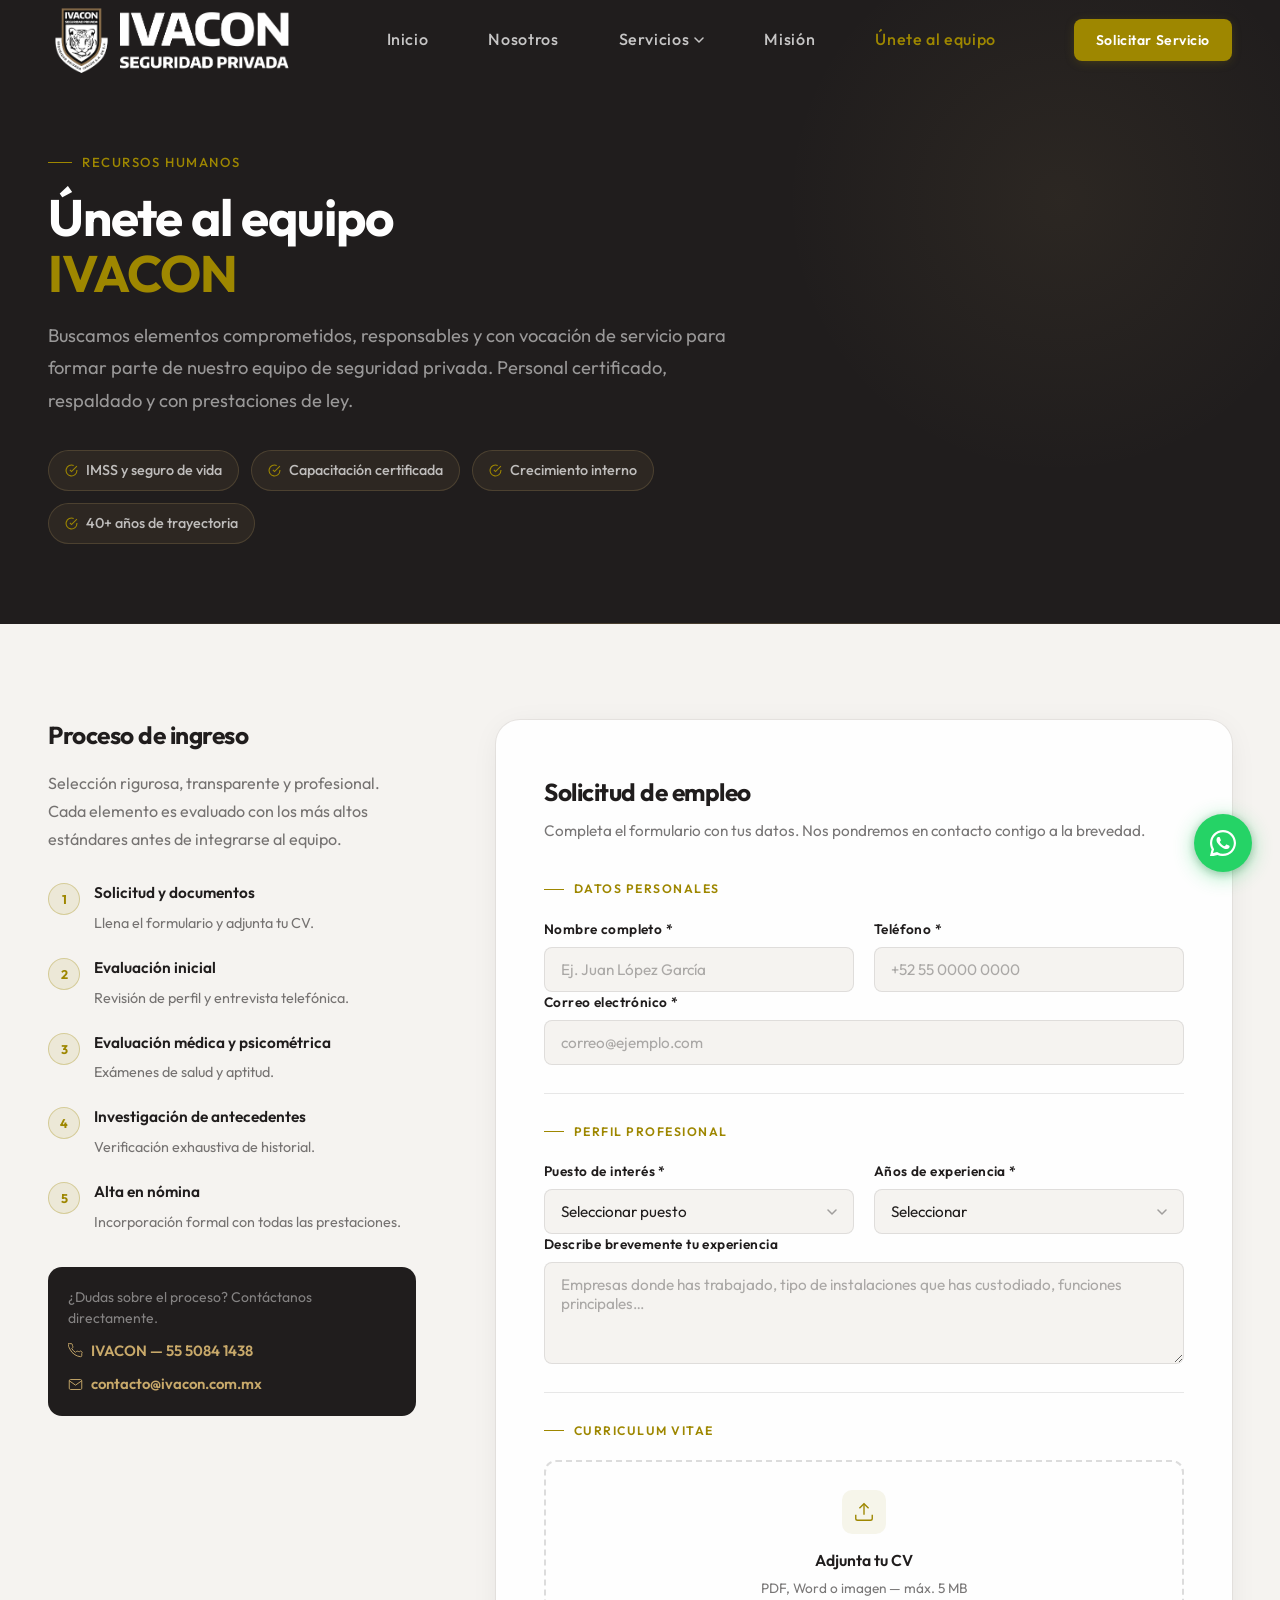
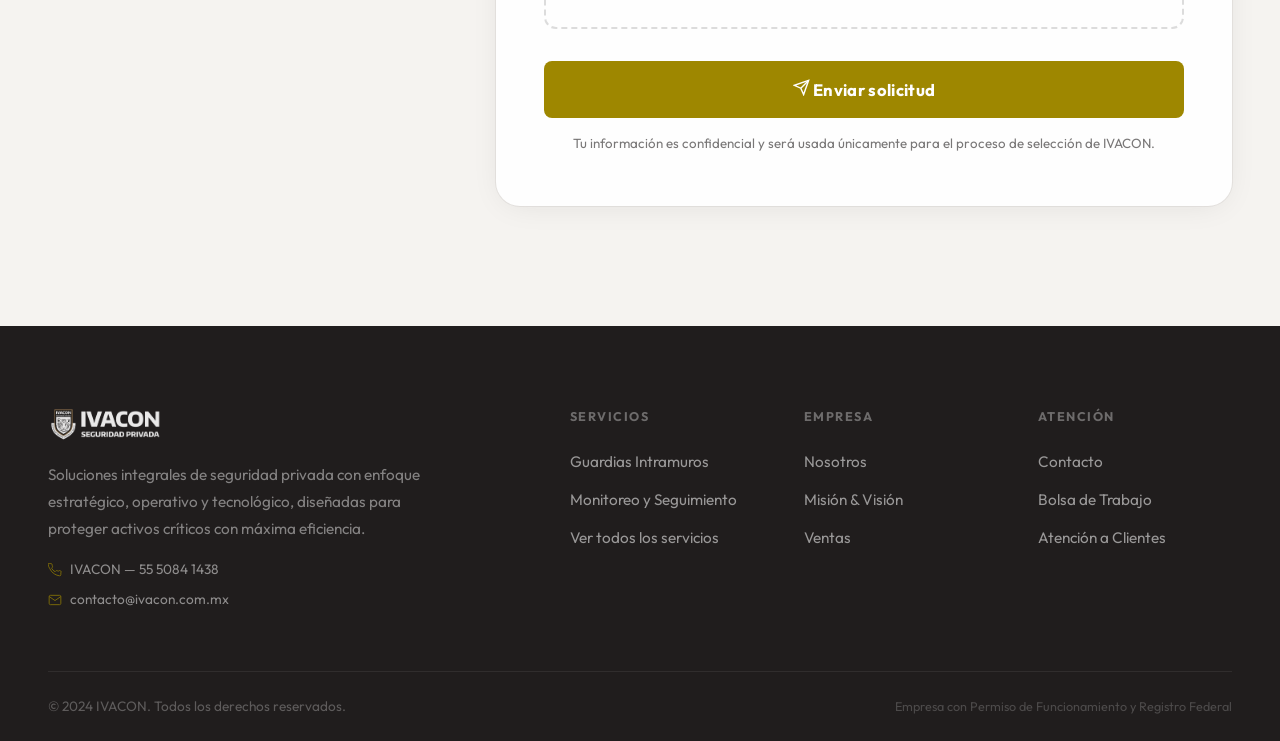
==== rh.html @ 8ad8a05c "Add files via upload" ====
<!DOCTYPE html>
<html lang="es">
<head>
  <meta charset="UTF-8">
  <meta name="viewport" content="width=device-width, initial-scale=1.0">
  <title>Únete al equipo — IVACON Seguridad Privada</title>
  <meta name="description" content="Forma parte del equipo IVACON. Envía tu solicitud de empleo para unirte a nuestra empresa de seguridad privada con más de 40 años de trayectoria.">
  <link rel="preconnect" href="https://fonts.googleapis.com">
  <link rel="preconnect" href="https://fonts.gstatic.com" crossorigin>
  <link href="https://fonts.googleapis.com/css2?family=Outfit:wght@200;300;400;500;600;700;800&display=swap" rel="stylesheet">
  <link rel="stylesheet" href="css/style.css">
  <style>
    /* ---- RH Page specific styles ---- */
    .rh-hero {
      background: var(--dark);
      padding: calc(var(--header-h) + 72px) 0 80px;
      position: relative;
      overflow: hidden;
    }

    .rh-hero::before {
      content: '';
      position: absolute;
      top: -100px;
      right: -80px;
      width: 600px;
      height: 600px;
      border-radius: 50%;
      background: radial-gradient(circle, rgba(200, 169, 106, 0.07) 0%, transparent 65%);
      pointer-events: none;
    }

    .rh-hero::after {
      content: '';
      position: absolute;
      bottom: 0;
      left: 0;
      right: 0;
      height: 1px;
      background: linear-gradient(to right, transparent, rgba(200, 169, 106, 0.25), transparent);
    }

    .rh-hero-inner {
      max-width: 760px;
    }

    .rh-hero-inner .section-label {
      color: var(--gold);
    }

    .rh-hero-inner .section-title {
      color: var(--white);
      margin-bottom: 18px;
    }

    .rh-hero-desc {
      font-size: 1.05rem;
      color: rgba(254, 254, 254, 0.55);
      line-height: 1.78;
      max-width: 58ch;
    }

    /* ---- Pillars strip ---- */
    .rh-pillars {
      display: flex;
      flex-wrap: wrap;
      gap: 12px;
      margin-top: 32px;
    }

    .rh-pillar {
      display: inline-flex;
      align-items: center;
      gap: 8px;
      padding: 8px 16px;
      background: rgba(200, 169, 106, 0.08);
      border: 1px solid rgba(200, 169, 106, 0.2);
      border-radius: 100px;
      font-size: 0.82rem;
      font-weight: 500;
      color: rgba(254, 254, 254, 0.7);
    }

    .rh-pillar svg {
      color: var(--gold);
      flex-shrink: 0;
    }

    /* ---- Form section ---- */
    .rh-form-section {
      background: var(--off-white);
      padding: 96px 0 120px;
    }

    .rh-layout {
      display: grid;
      grid-template-columns: 1fr 2fr;
      gap: 80px;
      align-items: start;
    }

    /* sidebar info */
    .rh-sidebar {
      position: sticky;
      top: calc(var(--header-h) + 32px);
    }

    .rh-sidebar-title {
      font-size: 1.4rem;
      font-weight: 700;
      color: var(--dark);
      line-height: 1.2;
      margin-bottom: 20px;
      letter-spacing: -0.02em;
    }

    .rh-sidebar-body {
      font-size: 0.92rem;
      color: var(--gray-text);
      line-height: 1.75;
      margin-bottom: 28px;
    }

    .rh-process {
      display: flex;
      flex-direction: column;
      gap: 20px;
      margin-bottom: 32px;
    }

    .rh-process-item {
      display: flex;
      align-items: flex-start;
      gap: 14px;
    }

    .rh-step-badge {
      width: 32px;
      height: 32px;
      border-radius: 50%;
      background: rgba(158, 135, 0, 0.1);
      border: 1px solid rgba(158, 135, 0, 0.3);
      display: flex;
      align-items: center;
      justify-content: center;
      font-size: 0.72rem;
      font-weight: 700;
      color: var(--gold);
      flex-shrink: 0;
      margin-top: 2px;
    }

    .rh-process-text strong {
      display: block;
      font-size: 0.88rem;
      font-weight: 600;
      color: var(--dark);
      margin-bottom: 2px;
    }

    .rh-process-text span {
      font-size: 0.82rem;
      color: var(--gray-text);
      line-height: 1.5;
    }

    .rh-sidebar-contact {
      padding: 20px;
      background: var(--dark);
      border-radius: 14px;
      display: flex;
      flex-direction: column;
      gap: 10px;
    }

    .rh-sidebar-contact p {
      font-size: 0.8rem;
      color: rgba(254, 254, 254, 0.45);
      margin: 0;
      line-height: 1.5;
    }

    .rh-sidebar-contact a {
      display: inline-flex;
      align-items: center;
      gap: 8px;
      font-size: 0.85rem;
      font-weight: 600;
      color: #C8A96A;
      transition: color 0.2s;
    }

    .rh-sidebar-contact a:hover {
      color: var(--gold-light);
    }

    /* ---- Form card ---- */
    .rh-form-card {
      background: var(--white);
      border-radius: 24px;
      padding: 52px 48px;
      box-shadow:
        0 4px 32px -8px rgba(32, 29, 29, 0.1),
        0 0 0 1px rgba(32, 29, 29, 0.06);
    }

    .rh-form-title {
      font-size: 1.4rem;
      font-weight: 700;
      color: var(--dark);
      letter-spacing: -0.02em;
      margin-bottom: 8px;
    }

    .rh-form-subtitle {
      font-size: 0.875rem;
      color: var(--gray-text);
      margin-bottom: 36px;
      line-height: 1.6;
    }

    .rh-divider {
      height: 1px;
      background: var(--gray-border);
      margin: 28px 0;
    }

    .rh-section-label {
      font-size: 0.7rem;
      font-weight: 600;
      letter-spacing: 0.12em;
      text-transform: uppercase;
      color: var(--gold);
      margin-bottom: 20px;
      display: flex;
      align-items: center;
      gap: 10px;
    }

    .rh-section-label::before {
      content: '';
      display: block;
      width: 20px;
      height: 1px;
      background: var(--gold);
    }

    /* reuse existing .form-group, .form-row, form-error from style.css */

    /* CV upload field */
    .rh-upload-area {
      border: 2px dashed rgba(32, 29, 29, 0.15);
      border-radius: 12px;
      padding: 28px 20px;
      text-align: center;
      cursor: pointer;
      transition: border-color 0.2s, background 0.2s;
      position: relative;
    }

    .rh-upload-area:hover {
      border-color: rgba(158, 135, 0, 0.4);
      background: rgba(158, 135, 0, 0.02);
    }

    .rh-upload-area.drag-over {
      border-color: var(--gold);
      background: rgba(158, 135, 0, 0.04);
    }

    .rh-upload-area input[type="file"] {
      position: absolute;
      inset: 0;
      opacity: 0;
      cursor: pointer;
      width: 100%;
      height: 100%;
    }

    .rh-upload-icon {
      width: 44px;
      height: 44px;
      border-radius: 10px;
      background: rgba(158, 135, 0, 0.08);
      display: flex;
      align-items: center;
      justify-content: center;
      margin: 0 auto 14px;
      color: var(--gold);
    }

    .rh-upload-label {
      font-size: 0.9rem;
      font-weight: 600;
      color: var(--dark);
      margin-bottom: 4px;
    }

    .rh-upload-hint {
      font-size: 0.78rem;
      color: var(--gray-text);
    }

    .rh-upload-filename {
      display: none;
      margin-top: 10px;
      font-size: 0.8rem;
      font-weight: 600;
      color: var(--gold);
    }

    /* Submit button */
    .btn-rh-submit {
      width: 100%;
      display: flex;
      align-items: center;
      justify-content: center;
      gap: 10px;
      padding: 18px 32px;
      background: var(--gold);
      color: var(--white);
      font-size: 0.95rem;
      font-weight: 700;
      letter-spacing: 0.02em;
      border-radius: var(--radius-sm);
      border: none;
      cursor: pointer;
      transition: background 0.25s var(--ease-out), transform 0.15s, box-shadow 0.25s;
      margin-top: 32px;
      font-family: inherit;
    }

    .btn-rh-submit:hover {
      background: var(--gold-light);
      transform: translateY(-2px);
      box-shadow: 0 10px 28px -4px rgba(158, 135, 0, 0.4);
    }

    .btn-rh-submit:active {
      transform: scale(0.98);
    }

    .btn-rh-submit .btn-rh-loading,
    .btn-rh-submit .btn-rh-done {
      display: none;
    }

    .btn-rh-submit.loading .btn-rh-text { display: none; }
    .btn-rh-submit.loading .btn-rh-loading { display: flex; }

    .btn-rh-submit.done { background: #2a9d6e; pointer-events: none; }
    .btn-rh-submit.done .btn-rh-text { display: none; }
    .btn-rh-submit.done .btn-rh-done { display: flex; align-items: center; gap: 8px; }

    .spin-icon { animation: spin 1s linear infinite; }

    @keyframes spin {
      to { transform: rotate(360deg); }
    }

    .rh-privacy {
      text-align: center;
      font-size: 0.76rem;
      color: var(--gray-text);
      margin-top: 16px;
      line-height: 1.5;
    }

    /* Responsive */
    @media (max-width: 960px) {
      .rh-layout {
        grid-template-columns: 1fr;
        gap: 48px;
      }
      .rh-sidebar {
        position: static;
      }
      .rh-form-card {
        padding: 40px 32px;
      }
    }

    @media (max-width: 560px) {
      .rh-form-section {
        padding: 64px 0 80px;
      }
      .rh-form-card {
        padding: 32px 20px;
        border-radius: 18px;
      }
      .rh-hero {
        padding: calc(var(--header-h) + 48px) 0 56px;
      }
    }
  </style>
</head>
<body>

  <!-- ============ HEADER ============ -->
  <header id="header">
    <div class="header-inner">
      <a href="index.html" class="logo">
        <img src="assets/img/logo.png" alt="IVACON" class="logo-img">
      </a>

      <nav class="nav-main" id="nav-main">
        <ul>
          <li><a href="index.html" class="nav-link">Inicio</a></li>
          <li><a href="index.html#nosotros" class="nav-link">Nosotros</a></li>
          <li class="has-dropdown">
            <a href="servicios.html" class="nav-link nav-dropdown-trigger">
              Servicios
              <svg width="10" height="6" viewBox="0 0 10 6" fill="none" aria-hidden="true">
                <path d="M1 1L5 5L9 1" stroke="currentColor" stroke-width="1.5" stroke-linecap="round" stroke-linejoin="round"/>
              </svg>
            </a>
            <div class="dropdown">
              <a href="servicios.html#guardias-intramuros" class="dropdown-item">
                <span class="dropdown-icon">
                  <svg width="16" height="16" viewBox="0 0 24 24" fill="none" stroke="currentColor" stroke-width="1.5" aria-hidden="true"><path d="M12 22s8-4 8-10V5l-8-3-8 3v7c0 6 8 10 8 10z"/></svg>
                </span>
                Guardias Intramuros
              </a>
              <a href="servicios.html#monitoreo-seguimiento" class="dropdown-item">
                <span class="dropdown-icon">
                  <svg width="16" height="16" viewBox="0 0 24 24" fill="none" stroke="currentColor" stroke-width="1.5" aria-hidden="true"><circle cx="11" cy="11" r="8"/><path d="M21 21l-4.35-4.35"/></svg>
                </span>
                Monitoreo y Seguimiento
              </a>
              <a href="servicios.html#analisis-gestion-riesgos" class="dropdown-item">
                <span class="dropdown-icon">
                  <svg width="16" height="16" viewBox="0 0 24 24" fill="none" stroke="currentColor" stroke-width="1.5" aria-hidden="true"><path d="M18 20V10M12 20V4M6 20v-6"/></svg>
                </span>
                Análisis y Gestión de Riesgos
              </a>
              <a href="servicios.html#consultoria" class="dropdown-item">
                <span class="dropdown-icon">
                  <svg width="16" height="16" viewBox="0 0 24 24" fill="none" stroke="currentColor" stroke-width="1.5" aria-hidden="true"><path d="M21 15a2 2 0 0 1-2 2H7l-4 4V5a2 2 0 0 1 2-2h14a2 2 0 0 1 2 2z"/></svg>
                </span>
                Consultoría
              </a>
              <a href="servicios.html#capacitacion" class="dropdown-item">
                <span class="dropdown-icon">
                  <svg width="16" height="16" viewBox="0 0 24 24" fill="none" stroke="currentColor" stroke-width="1.5" aria-hidden="true"><path d="M22 10v6M2 10l10-5 10 5-10 5z"/><path d="M6 12v5c3 3 9 3 12 0v-5"/></svg>
                </span>
                Capacitación
              </a>
            </div>
          </li>
          <li><a href="index.html#mision" class="nav-link">Misión</a></li>
          <li><a href="rh.html" class="nav-link" style="color: var(--gold);">Únete al equipo</a></li>
        </ul>
      </nav>

      <a href="index.html#contacto" class="btn-header-cta">Solicitar Servicio</a>

      <button class="menu-toggle" id="menu-toggle" aria-label="Abrir menú">
        <span></span>
        <span></span>
        <span></span>
      </button>
    </div>
  </header>

  <!-- ============ RH HERO ============ -->
  <section class="rh-hero">
    <div class="container">
      <div class="rh-hero-inner">
        <div class="section-label">Recursos Humanos</div>
        <h1 class="section-title">Únete al equipo<br><span class="gold">IVACON</span></h1>
        <p class="rh-hero-desc">
          Buscamos elementos comprometidos, responsables y con vocación de servicio para formar parte de nuestro equipo de seguridad privada. Personal certificado, respaldado y con prestaciones de ley.
        </p>
        <div class="rh-pillars">
          <span class="rh-pillar">
            <svg width="13" height="13" viewBox="0 0 24 24" fill="none" stroke="currentColor" stroke-width="2" aria-hidden="true"><path d="M22 11.08V12a10 10 0 1 1-5.93-9.14"/><polyline points="22 4 12 14.01 9 11.01"/></svg>
            IMSS y seguro de vida
          </span>
          <span class="rh-pillar">
            <svg width="13" height="13" viewBox="0 0 24 24" fill="none" stroke="currentColor" stroke-width="2" aria-hidden="true"><path d="M22 11.08V12a10 10 0 1 1-5.93-9.14"/><polyline points="22 4 12 14.01 9 11.01"/></svg>
            Capacitación certificada
          </span>
          <span class="rh-pillar">
            <svg width="13" height="13" viewBox="0 0 24 24" fill="none" stroke="currentColor" stroke-width="2" aria-hidden="true"><path d="M22 11.08V12a10 10 0 1 1-5.93-9.14"/><polyline points="22 4 12 14.01 9 11.01"/></svg>
            Crecimiento interno
          </span>
          <span class="rh-pillar">
            <svg width="13" height="13" viewBox="0 0 24 24" fill="none" stroke="currentColor" stroke-width="2" aria-hidden="true"><path d="M22 11.08V12a10 10 0 1 1-5.93-9.14"/><polyline points="22 4 12 14.01 9 11.01"/></svg>
            40+ años de trayectoria
          </span>
        </div>
      </div>
    </div>
  </section>

  <!-- ============ FORM SECTION ============ -->
  <section class="rh-form-section">
    <div class="container">
      <div class="rh-layout">

        <!-- Sidebar -->
        <aside class="rh-sidebar">
          <h2 class="rh-sidebar-title">Proceso de ingreso</h2>
          <p class="rh-sidebar-body">Selección rigurosa, transparente y profesional. Cada elemento es evaluado con los más altos estándares antes de integrarse al equipo.</p>

          <div class="rh-process">
            <div class="rh-process-item">
              <div class="rh-step-badge">1</div>
              <div class="rh-process-text">
                <strong>Solicitud y documentos</strong>
                <span>Llena el formulario y adjunta tu CV.</span>
              </div>
            </div>
            <div class="rh-process-item">
              <div class="rh-step-badge">2</div>
              <div class="rh-process-text">
                <strong>Evaluación inicial</strong>
                <span>Revisión de perfil y entrevista telefónica.</span>
              </div>
            </div>
            <div class="rh-process-item">
              <div class="rh-step-badge">3</div>
              <div class="rh-process-text">
                <strong>Evaluación médica y psicométrica</strong>
                <span>Exámenes de salud y aptitud.</span>
              </div>
            </div>
            <div class="rh-process-item">
              <div class="rh-step-badge">4</div>
              <div class="rh-process-text">
                <strong>Investigación de antecedentes</strong>
                <span>Verificación exhaustiva de historial.</span>
              </div>
            </div>
            <div class="rh-process-item">
              <div class="rh-step-badge">5</div>
              <div class="rh-process-text">
                <strong>Alta en nómina</strong>
                <span>Incorporación formal con todas las prestaciones.</span>
              </div>
            </div>
          </div>

          <div class="rh-sidebar-contact">
            <p>¿Dudas sobre el proceso? Contáctanos directamente.</p>
            <a href="tel:+525550841438">
              <svg width="15" height="15" viewBox="0 0 24 24" fill="none" stroke="currentColor" stroke-width="1.5" aria-hidden="true">
                <path d="M22 16.92v3a2 2 0 01-2.18 2 19.79 19.79 0 01-8.63-3.07A19.5 19.5 0 013.07 9.8a19.79 19.79 0 01-3.07-8.67A2 2 0 012 1h3a2 2 0 012 1.72 12.84 12.84 0 00.7 2.81 2 2 0 01-.45 2.11L6.09 8.91a16 16 0 006 6l1.27-1.27a2 2 0 012.11-.45 12.84 12.84 0 002.81.7A2 2 0 0122 16.92z"/>
              </svg>
              IVACON — 55 5084 1438
            </a>
            <a href="mailto:contacto@ivacon.com.mx">
              <svg width="15" height="15" viewBox="0 0 24 24" fill="none" stroke="currentColor" stroke-width="1.5" aria-hidden="true">
                <path d="M4 4h16c1.1 0 2 .9 2 2v12c0 1.1-.9 2-2 2H4c-1.1 0-2-.9-2-2V6c0-1.1.9-2 2-2z"/><polyline points="22,6 12,13 2,6"/>
              </svg>
              contacto@ivacon.com.mx
            </a>
          </div>
        </aside>

        <!-- Form card -->
        <div class="rh-form-card">
          <h3 class="rh-form-title">Solicitud de empleo</h3>
          <p class="rh-form-subtitle">Completa el formulario con tus datos. Nos pondremos en contacto contigo a la brevedad.</p>

          <form id="rh-form" novalidate>

            <div class="rh-section-label">Datos personales</div>

            <div class="form-row">
              <div class="form-group">
                <label for="rh-nombre">Nombre completo *</label>
                <input type="text" id="rh-nombre" name="nombre" placeholder="Ej. Juan López García" autocomplete="name" required>
                <span class="form-error" id="rh-nombre-error"></span>
              </div>
              <div class="form-group">
                <label for="rh-telefono">Teléfono *</label>
                <input type="tel" id="rh-telefono" name="telefono" placeholder="+52 55 0000 0000" autocomplete="tel" required>
                <span class="form-error" id="rh-telefono-error"></span>
              </div>
            </div>

            <div class="form-group">
              <label for="rh-email">Correo electrónico *</label>
              <input type="email" id="rh-email" name="email" placeholder="correo@ejemplo.com" autocomplete="email" required>
              <span class="form-error" id="rh-email-error"></span>
            </div>

            <div class="rh-divider"></div>
            <div class="rh-section-label">Perfil profesional</div>

            <div class="form-row">
              <div class="form-group">
                <label for="rh-puesto">Puesto de interés *</label>
                <select id="rh-puesto" name="puesto" required>
                  <option value="">Seleccionar puesto</option>
                  <option value="guardia">Guardia de Seguridad</option>
                  <option value="escolta">Escolta Táctico</option>
                  <option value="supervisor">Supervisor de Seguridad</option>
                  <option value="control">Operador de Centro de Control</option>
                  <option value="administrativo">Área Administrativa</option>
                  <option value="otro">Otro</option>
                </select>
                <span class="form-error" id="rh-puesto-error"></span>
              </div>
              <div class="form-group">
                <label for="rh-experiencia">Años de experiencia *</label>
                <select id="rh-experiencia" name="experiencia" required>
                  <option value="">Seleccionar</option>
                  <option value="sin-experiencia">Sin experiencia (dispuesto a capacitarme)</option>
                  <option value="1-2">1 a 2 años</option>
                  <option value="3-5">3 a 5 años</option>
                  <option value="5-10">5 a 10 años</option>
                  <option value="mas-10">Más de 10 años</option>
                </select>
                <span class="form-error" id="rh-experiencia-error"></span>
              </div>
            </div>

            <div class="form-group">
              <label for="rh-descripcion">Describe brevemente tu experiencia</label>
              <textarea id="rh-descripcion" name="descripcion" rows="4" placeholder="Empresas donde has trabajado, tipo de instalaciones que has custodiado, funciones principales…"></textarea>
            </div>

            <div class="rh-divider"></div>
            <div class="rh-section-label">Curriculum vitae</div>

            <div class="rh-upload-area" id="rh-upload-area">
              <input type="file" id="rh-cv" name="cv" accept=".pdf,.doc,.docx,.jpg,.jpeg,.png" aria-label="Adjuntar CV">
              <div class="rh-upload-icon">
                <svg width="22" height="22" viewBox="0 0 24 24" fill="none" stroke="currentColor" stroke-width="1.5" aria-hidden="true">
                  <path d="M21 15v4a2 2 0 0 1-2 2H5a2 2 0 0 1-2-2v-4"/>
                  <polyline points="17 8 12 3 7 8"/>
                  <line x1="12" y1="3" x2="12" y2="15"/>
                </svg>
              </div>
              <div class="rh-upload-label">Adjunta tu CV</div>
              <div class="rh-upload-hint">PDF, Word o imagen — máx. 5 MB</div>
              <div class="rh-upload-filename" id="rh-upload-filename"></div>
            </div>

            <button type="submit" class="btn-rh-submit" id="btn-rh-submit">
              <span class="btn-rh-text">
                <svg width="17" height="17" viewBox="0 0 24 24" fill="none" stroke="currentColor" stroke-width="2" aria-hidden="true">
                  <line x1="22" y1="2" x2="11" y2="13"/>
                  <polygon points="22 2 15 22 11 13 2 9 22 2"/>
                </svg>
                Enviar solicitud
              </span>
              <span class="btn-rh-loading">
                <svg width="17" height="17" viewBox="0 0 24 24" fill="none" stroke="currentColor" stroke-width="2" class="spin-icon" aria-hidden="true">
                  <path d="M21 12a9 9 0 1 1-6.219-8.56"/>
                </svg>
                Enviando…
              </span>
              <span class="btn-rh-done">
                <svg width="17" height="17" viewBox="0 0 24 24" fill="none" stroke="currentColor" stroke-width="2" aria-hidden="true"><path d="M20 6L9 17l-5-5"/></svg>
                Solicitud enviada
              </span>
            </button>

            <p class="rh-privacy">
              Tu información es confidencial y será usada únicamente para el proceso de selección de IVACON.
            </p>

          </form>
        </div>

      </div>
    </div>
  </section>

  <!-- ============ FOOTER ============ -->
  <footer class="footer">
    <div class="container">
      <div class="footer-top">
        <div class="footer-brand">
          <a href="index.html" class="logo logo--footer">
            <img src="assets/img/logo.png" alt="IVACON" class="footer-logo-img">
          </a>
          <p class="footer-desc">
            Soluciones integrales de seguridad privada con enfoque estratégico, operativo y tecnológico, diseñadas para proteger activos críticos con máxima eficiencia.
          </p>
          <div class="footer-contact-info">
            <div class="footer-contact-row">
              <svg width="14" height="14" viewBox="0 0 24 24" fill="none" stroke="currentColor" stroke-width="1.5" aria-hidden="true"><path d="M22 16.92v3a2 2 0 01-2.18 2 19.79 19.79 0 01-8.63-3.07A19.5 19.5 0 013.07 9.8a19.79 19.79 0 01-3.07-8.67A2 2 0 012 1h3a2 2 0 012 1.72 12.84 12.84 0 00.7 2.81 2 2 0 01-.45 2.11L6.09 8.91a16 16 0 006 6l1.27-1.27a2 2 0 012.11-.45 12.84 12.84 0 002.81.7A2 2 0 0122 16.92z"/></svg>
              <span>IVACON — 55 5084 1438</span>
            </div>
            <div class="footer-contact-row">
              <svg width="14" height="14" viewBox="0 0 24 24" fill="none" stroke="currentColor" stroke-width="1.5" aria-hidden="true"><path d="M4 4h16c1.1 0 2 .9 2 2v12c0 1.1-.9 2-2 2H4c-1.1 0-2-.9-2-2V6c0-1.1.9-2 2-2z"/><polyline points="22,6 12,13 2,6"/></svg>
              <a href="mailto:contacto@ivacon.com.mx">contacto@ivacon.com.mx</a>
            </div>
          </div>
        </div>
        <div class="footer-links">
          <div class="footer-col">
            <h5>Servicios</h5>
            <ul>
              <li><a href="servicios.html#guardias-intramuros">Guardias Intramuros</a></li>
              <li><a href="servicios.html#monitoreo-seguimiento">Monitoreo y Seguimiento</a></li>
              <li><a href="servicios.html">Ver todos los servicios</a></li>
            </ul>
          </div>
          <div class="footer-col">
            <h5>Empresa</h5>
            <ul>
              <li><a href="index.html#nosotros">Nosotros</a></li>
              <li><a href="index.html#mision">Misión &amp; Visión</a></li>
              <li><a href="index.html#ventas">Ventas</a></li>
            </ul>
          </div>
          <div class="footer-col">
            <h5>Atención</h5>
            <ul>
              <li><a href="index.html#contacto">Contacto</a></li>
              <li><a href="rh.html">Bolsa de Trabajo</a></li>
              <li><a href="index.html#contacto">Atención a Clientes</a></li>
            </ul>
          </div>
        </div>
      </div>
      <div class="footer-bottom">
        <span>&copy; 2024 IVACON. Todos los derechos reservados.</span>
        <span class="footer-reg">Empresa con Permiso de Funcionamiento y Registro Federal</span>
      </div>
    </div>
  </footer>

  <!-- Back to top -->
  <button class="back-to-top" id="back-to-top" aria-label="Volver arriba">
    <svg width="16" height="16" viewBox="0 0 24 24" fill="none" stroke="currentColor" stroke-width="2" aria-hidden="true">
      <path d="M18 15l-6-6-6 6"/>
    </svg>
  </button>

  <!-- WhatsApp flotante -->
  <a href="https://wa.me/525550841438" target="_blank" rel="noopener" class="wa-float" aria-label="Contactar IVACON por WhatsApp">
    <svg width="26" height="26" viewBox="0 0 24 24" fill="currentColor" aria-hidden="true">
      <path d="M17.472 14.382c-.297-.149-1.758-.867-2.03-.967-.273-.099-.471-.148-.67.15-.197.297-.767.966-.94 1.164-.173.199-.347.223-.644.075-.297-.15-1.255-.463-2.39-1.475-.883-.788-1.48-1.761-1.653-2.059-.173-.297-.018-.458.13-.606.134-.133.298-.347.446-.52.149-.174.198-.298.298-.497.099-.198.05-.371-.025-.52-.075-.149-.669-1.612-.916-2.207-.242-.579-.487-.5-.669-.51-.173-.008-.371-.01-.57-.01-.198 0-.52.074-.792.372-.272.297-1.04 1.016-1.04 2.479 0 1.462 1.065 2.875 1.213 3.074.149.198 2.096 3.2 5.077 4.487.709.306 1.262.489 1.694.625.712.227 1.36.195 1.871.118.571-.085 1.758-.719 2.006-1.413.248-.694.248-1.289.173-1.413-.074-.124-.272-.198-.57-.347z"/>
      <path d="M12 0C5.373 0 0 5.373 0 12c0 2.126.556 4.117 1.527 5.848L.057 23.617a.75.75 0 0 0 .916.932l5.956-1.476A11.943 11.943 0 0 0 12 24c6.627 0 12-5.373 12-12S18.627 0 12 0zm0 22a9.95 9.95 0 0 1-5.073-1.383l-.364-.214-3.773.935.975-3.673-.235-.378A9.956 9.956 0 0 1 2 12C2 6.477 6.477 2 12 2s10 4.477 10 10-4.477 10-10 10z"/>
    </svg>
  </a>

  <script src="js/main.js"></script>
  <script>
    /* ---- CV upload filename display ---- */
    (function() {
      const input = document.getElementById('rh-cv');
      const area  = document.getElementById('rh-upload-area');
      const fname = document.getElementById('rh-upload-filename');

      if (!input) return;

      input.addEventListener('change', function() {
        if (this.files && this.files[0]) {
          fname.textContent = this.files[0].name;
          fname.style.display = 'block';
          area.style.borderColor = 'rgba(158, 135, 0, 0.5)';
        }
      });

      area.addEventListener('dragover', function(e) {
        e.preventDefault();
        area.classList.add('drag-over');
      });

      area.addEventListener('dragleave', function() {
        area.classList.remove('drag-over');
      });

      area.addEventListener('drop', function(e) {
        e.preventDefault();
        area.classList.remove('drag-over');
        if (e.dataTransfer.files[0]) {
          input.files = e.dataTransfer.files;
          fname.textContent = e.dataTransfer.files[0].name;
          fname.style.display = 'block';
          area.style.borderColor = 'rgba(158, 135, 0, 0.5)';
        }
      });
    })();

    /* ---- RH form validation & send via mailto ---- */
    (function() {
      const form = document.getElementById('rh-form');
      const btn  = document.getElementById('btn-rh-submit');
      if (!form || !btn) return;

      function showError(fieldId, msg) {
        const el = document.getElementById(fieldId + '-error');
        if (el) { el.textContent = msg; }
      }

      function clearErrors() {
        form.querySelectorAll('.form-error').forEach(e => e.textContent = '');
      }

      form.addEventListener('submit', function(e) {
        e.preventDefault();
        clearErrors();

        const nombre     = form.nombre.value.trim();
        const telefono   = form.telefono.value.trim();
        const email      = form.email.value.trim();
        const puesto     = form.puesto.value;
        const experiencia = form.experiencia.value;
        let valid = true;

        if (!nombre) { showError('rh-nombre', 'Por favor ingresa tu nombre.'); valid = false; }
        if (!telefono) { showError('rh-telefono', 'Por favor ingresa tu teléfono.'); valid = false; }
        if (!email || !/^[^\s@]+@[^\s@]+\.[^\s@]+$/.test(email)) {
          showError('rh-email', 'Ingresa un correo válido.'); valid = false;
        }
        if (!puesto) { showError('rh-puesto', 'Selecciona un puesto.'); valid = false; }
        if (!experiencia) { showError('rh-experiencia', 'Selecciona tu experiencia.'); valid = false; }

        if (!valid) return;

        btn.classList.add('loading');

        const descripcion = form.descripcion ? form.descripcion.value.trim() : '';
        const cvInput = document.getElementById('rh-cv');
        const cvFile = (cvInput && cvInput.files && cvInput.files[0]) ? cvInput.files[0].name : '';
        const subject = encodeURIComponent('Solicitud de empleo IVACON — ' + nombre);
        const body = encodeURIComponent(
          'Nombre: ' + nombre + '\n' +
          'Teléfono: ' + telefono + '\n' +
          'Correo: ' + email + '\n' +
          'Puesto de interés: ' + puesto + '\n' +
          'Experiencia: ' + experiencia + '\n' +
          (descripcion ? '\nExperiencia detallada:\n' + descripcion + '\n' : '') +
          (cvFile ? '\nCV adjunto: ' + cvFile + '\n(Adjuntar el archivo al responder este correo si no se envió automáticamente.)' : '\nCV: No adjuntado')
        );

        setTimeout(function() {
          btn.classList.remove('loading');
          btn.classList.add('done');
          window.location.href = 'mailto:contacto@ivacon.com.mx?subject=' + subject + '&body=' + body;
        }, 900);
      });
    })();
  </script>
</body>
</html>
---- css/style.css ----
/* ===================================================
   IVACON — Seguridad Privada
   Premium CSS — Pure HTML/CSS/JS (no frameworks)
   =================================================== */

/* ---- RESET & BASE ---- */
*, *::before, *::after {
  box-sizing: border-box;
  margin: 0;
  padding: 0;
}

html {
  scroll-behavior: smooth;
  font-size: 17.5px;
}

body {
  font-family: 'Outfit', -apple-system, BlinkMacSystemFont, 'Segoe UI', sans-serif;
  background-color: #fefefe;
  color: #201d1d;
  line-height: 1.6;
  overflow-x: hidden;
  -webkit-font-smoothing: antialiased;
  -moz-osx-font-smoothing: grayscale;
}

img {
  display: block;
  max-width: 100%;
  height: auto;
}

a {
  text-decoration: none;
  color: inherit;
}

ul {
  list-style: none;
}

button {
  cursor: pointer;
  border: none;
  background: none;
  font-family: inherit;
}

/* ---- CSS CUSTOM PROPERTIES ---- */
:root {
  --gold: #9e8700;
  --gold-light: #c9ac00;
  --gold-dim: rgba(158, 135, 0, 0.15);
  --dark: #201d1d;
  --dark-2: #2d2929;
  --dark-3: #3a3535;
  --dark-4: #4f4a4a;
  --white: #fefefe;
  --off-white: #f5f3f0;
  --gray-text: rgba(32, 29, 29, 0.6);
  --gray-border: rgba(32, 29, 29, 0.1);
  --ease-out: cubic-bezier(0.16, 1, 0.3, 1);
  --ease-in-out: cubic-bezier(0.45, 0, 0.55, 1);
  --header-h: 80px;
  --radius: 16px;
  --radius-sm: 8px;
  --shadow: 0 4px 24px -6px rgba(32, 29, 29, 0.12);
  --shadow-lg: 0 20px 60px -15px rgba(32, 29, 29, 0.18);
}

/* ---- LAYOUT UTILITIES ---- */
.container {
  max-width: 1280px;
  margin: 0 auto;
  padding: 0 48px;
}

@media (max-width: 768px) {
  .container {
    padding: 0 24px;
  }
}

/* ---- TYPOGRAPHY ---- */
.section-label {
  font-size: 0.75rem;
  font-weight: 500;
  letter-spacing: 0.12em;
  text-transform: uppercase;
  color: var(--gold);
  margin-bottom: 16px;
  display: flex;
  align-items: center;
  gap: 10px;
}

.section-label::before {
  content: '';
  display: block;
  width: 24px;
  height: 1px;
  background: var(--gold);
  flex-shrink: 0;
}

.section-title {
  font-size: clamp(2rem, 4vw, 3.2rem);
  font-weight: 700;
  line-height: 1.1;
  letter-spacing: -0.02em;
  color: var(--dark);
  margin-bottom: 24px;
}

.section-title .gold {
  color: var(--gold);
}

.body-text {
  font-size: 1rem;
  color: var(--gray-text);
  line-height: 1.75;
  max-width: 58ch;
  margin-bottom: 16px;
}

/* ---- SCROLL REVEAL ANIMATIONS ---- */
.reveal-fade,
.reveal-up,
.reveal-left,
.reveal-right {
  opacity: 0;
  transition: opacity 0.7s var(--ease-out), transform 0.7s var(--ease-out);
}

.reveal-up    { transform: translateY(32px); }
.reveal-left  { transform: translateX(-40px); }
.reveal-right { transform: translateX(40px); }
.reveal-fade  { transform: translateY(16px); }

.revealed {
  opacity: 1 !important;
  transform: translate(0, 0) !important;
}

/* ---- BUTTONS ---- */
.btn-primary {
  display: inline-flex;
  align-items: center;
  gap: 8px;
  padding: 14px 28px;
  background: var(--gold);
  color: var(--white);
  font-size: 0.875rem;
  font-weight: 600;
  letter-spacing: 0.02em;
  border-radius: var(--radius-sm);
  transition: background 0.25s var(--ease-out), transform 0.15s var(--ease-out), box-shadow 0.25s;
  white-space: nowrap;
}

.btn-primary:hover {
  background: var(--gold-light);
  box-shadow: 0 8px 24px -4px rgba(158, 135, 0, 0.35);
  transform: translateY(-1px);
}

.btn-primary:active {
  transform: scale(0.98) translateY(0);
}

.btn-ghost {
  display: inline-flex;
  align-items: center;
  gap: 8px;
  padding: 14px 28px;
  background: transparent;
  color: var(--white);
  font-size: 0.875rem;
  font-weight: 500;
  letter-spacing: 0.02em;
  border: 1px solid rgba(254, 254, 254, 0.25);
  border-radius: var(--radius-sm);
  transition: border-color 0.25s, background 0.25s, transform 0.15s;
}

.btn-ghost:hover {
  border-color: rgba(254, 254, 254, 0.5);
  background: rgba(254, 254, 254, 0.07);
  transform: translateY(-1px);
}

.btn-ghost:active {
  transform: scale(0.98);
}

.btn-service {
  display: inline-flex;
  align-items: center;
  gap: 8px;
  padding: 12px 24px;
  background: transparent;
  color: var(--gold);
  font-size: 0.875rem;
  font-weight: 600;
  letter-spacing: 0.02em;
  border: 1.5px solid var(--gold);
  border-radius: var(--radius-sm);
  transition: background 0.25s var(--ease-out), color 0.25s, transform 0.15s;
  margin-top: 8px;
}

.btn-service:hover {
  background: var(--gold);
  color: var(--white);
  transform: translateY(-1px);
}

.btn-service:active {
  transform: scale(0.98);
}

/* ===================================================
   HEADER
   =================================================== */
#header {
  position: fixed;
  top: 0;
  left: 0;
  right: 0;
  z-index: 1000;
  height: var(--header-h);
  background: transparent;
  transition: background 0.4s var(--ease-out), box-shadow 0.4s, backdrop-filter 0.4s;
}

#header.scrolled {
  background: rgba(22, 19, 19, 0.97);
  backdrop-filter: blur(28px);
  -webkit-backdrop-filter: blur(28px);
  box-shadow:
    0 1px 0 rgba(158, 135, 0, 0.14),
    0 6px 28px -4px rgba(0, 0, 0, 0.48);
}

.header-inner {
  max-width: 1280px;
  margin: 0 auto;
  padding: 0 48px;
  height: 100%;
  display: flex;
  align-items: center;
  justify-content: space-between;
  gap: 40px;
}

/* Logo */
.logo {
  display: flex;
  align-items: center;
  flex-shrink: 0;
}

.logo-mark {
  width: 36px;
  height: 36px;
  background: var(--gold);
  color: var(--white);
  font-size: 1.1rem;
  font-weight: 800;
  display: flex;
  align-items: center;
  justify-content: center;
  border-radius: 6px;
  letter-spacing: -0.02em;
  flex-shrink: 0;
}

.logo-text {
  display: flex;
  flex-direction: column;
  line-height: 1.1;
}

.logo-name {
  font-size: 1rem;
  font-weight: 700;
  letter-spacing: 0.08em;
  color: var(--white);
}

.logo-tagline {
  font-size: 0.6rem;
  font-weight: 400;
  letter-spacing: 0.12em;
  text-transform: uppercase;
  color: rgba(254, 254, 254, 0.5);
}

/* Nav */
.nav-main {
  margin-left: auto;
}

.nav-main ul {
  display: flex;
  align-items: center;
  gap: 32px;
  list-style: none;
  margin: 0;
  padding: 0;
}

.nav-link {
  display: flex;
  align-items: center;
  gap: 5px;
  padding: 8px 14px;
  font-size: 0.92rem;
  font-weight: 500;
  letter-spacing: 0.04em;
  color: rgba(254, 254, 254, 0.75);
  border-radius: var(--radius-sm);
  transition: color 0.2s, background 0.2s;
  white-space: nowrap;
}

.nav-link:hover {
  color: var(--white);
  background: rgba(254, 254, 254, 0.08);
}

.nav-link svg {
  transition: transform 0.2s var(--ease-out);
  flex-shrink: 0;
}

/* Dropdown */
.has-dropdown {
  position: relative;
}

.dropdown {
  position: absolute;
  top: calc(100% + 8px);
  left: 50%;
  transform: translateX(-50%) translateY(-6px);
  background: var(--dark-2);
  border: 1px solid rgba(254, 254, 254, 0.08);
  border-radius: var(--radius);
  padding: 8px;
  min-width: 280px;
  opacity: 0;
  visibility: hidden;
  pointer-events: none;
  transition: opacity 0.2s var(--ease-out), transform 0.2s var(--ease-out), visibility 0.2s 0.15s;
  box-shadow: 0 16px 40px -8px rgba(0, 0, 0, 0.4);
}

/* Puente invisible que cubre el gap entre el trigger y el dropdown */
.has-dropdown::after {
  content: '';
  position: absolute;
  top: 100%;
  left: 0;
  right: 0;
  height: 12px;
}

.has-dropdown:hover .dropdown,
.has-dropdown:focus-within .dropdown {
  opacity: 1;
  visibility: visible;
  pointer-events: auto;
  transform: translateX(-50%) translateY(0);
  transition-delay: 0s;
}

.has-dropdown:hover .nav-link svg {
  transform: rotate(180deg);
}

.dropdown-item {
  display: flex;
  align-items: center;
  gap: 10px;
  padding: 10px 14px;
  font-size: 0.825rem;
  font-weight: 500;
  color: rgba(254, 254, 254, 0.75);
  border-radius: 8px;
  transition: color 0.15s, background 0.15s;
}

.dropdown-item:hover {
  color: var(--white);
  background: rgba(254, 254, 254, 0.08);
}

.dropdown-icon {
  display: flex;
  align-items: center;
  justify-content: center;
  width: 28px;
  height: 28px;
  background: var(--gold-dim);
  border-radius: 6px;
  color: var(--gold);
  flex-shrink: 0;
}

/* Header CTA */
.btn-header-cta {
  margin-left: 24px;
  display: inline-flex;
  align-items: center;
  padding: 10px 22px;
  background: var(--gold);
  color: var(--white);
  font-size: 0.8rem;
  font-weight: 600;
  letter-spacing: 0.04em;
  border-radius: var(--radius-sm);
  white-space: nowrap;
  flex-shrink: 0;
  box-shadow: 0 2px 12px -3px rgba(158, 135, 0, 0.4);
  transition: background .22s var(--ease-out), transform .22s var(--ease-out), box-shadow .22s;
}
.btn-header-cta:hover {
  background: var(--gold-light);
  transform: translateY(-1px);
  box-shadow: 0 6px 22px -4px rgba(158, 135, 0, 0.52);
}
.btn-header-cta:active {
  transform: scale(0.97);
  background: var(--gold);
}

/* Mobile menu toggle */
.menu-toggle {
  display: none;
  flex-direction: column;
  justify-content: center;
  gap: 5px;
  width: 36px;
  height: 36px;
  flex-shrink: 0;
}

.menu-toggle span {
  display: block;
  height: 1.5px;
  background: var(--white);
  border-radius: 2px;
  transition: transform 0.3s var(--ease-out), opacity 0.3s, width 0.3s;
}

.menu-toggle.active span:nth-child(1) { transform: translateY(6.5px) rotate(45deg); }
.menu-toggle.active span:nth-child(2) { opacity: 0; transform: scaleX(0); }
.menu-toggle.active span:nth-child(3) { transform: translateY(-6.5px) rotate(-45deg); }

/* ===================================================
   HERO SECTION — Video + Parallax v3
   =================================================== */

/* ---- Hero base ---- */
.hero {
  position: relative;
  min-height: 100dvh;
  display: flex;
  flex-direction: column;
  background: #111010;
  overflow: hidden;
}

/* ---- IMAGE BACKGROUND (hidden — replaced by video) ---- */
.hero-vbg {
  position: absolute;
  top: -18%;
  left: 0;
  right: 0;
  bottom: -18%;
  height: 136%;
  z-index: 0;
  will-change: transform;
  opacity: 0;
  pointer-events: none;
}

/* ---- TIGER VIDEO BACKGROUND ---- */
.hero-bg-video {
  position: absolute;
  top: 50%;
  left: 50%;
  width: 100%;
  height: 100%;
  object-fit: cover;
  transform: translate(-50%, -50%);
  z-index: 0;
  mix-blend-mode: lighten;
  pointer-events: none;
}

.hero-content {
  position: relative;
  z-index: 2;
}

.hero-video,
.hero-bg-img {
  position: absolute;
  inset: 0;
  width: 100%;
  height: 100%;
  object-fit: cover;
  display: block;
  pointer-events: none;
}

/* Fallback: shown when video fails / absent */
.hero-vbg-fallback {
  position: absolute;
  inset: 0;
  background:
    radial-gradient(ellipse at 68% 38%, rgba(80, 65, 5, 0.35) 0%, transparent 55%),
    radial-gradient(ellipse at 20% 80%, rgba(60, 48, 0, 0.18) 0%, transparent 50%),
    linear-gradient(150deg, #1d1a17 0%, #0f0e0c 100%);
  display: none;
}

.hero-vbg-fallback.active {
  display: block;
}

/* ---- OVERLAY STACK ---- */
.hero-overlays {
  position: absolute;
  inset: 0;
  z-index: 1;
  pointer-events: none;
}

.hero-ov {
  position: absolute;
  inset: 0;
}

/* Heavy left gradient — keeps text legible over any video */
.hero-ov--left {
  background: linear-gradient(
    100deg,
    rgba(14, 12, 12, 0.94) 0%,
    rgba(14, 12, 12, 0.82) 28%,
    rgba(14, 12, 12, 0.48) 52%,
    rgba(14, 12, 12, 0.12) 76%,
    transparent 100%
  );
}

/* Subtle top fade — keeps header area dark */
.hero-ov--top {
  background: linear-gradient(
    to bottom,
    rgba(12, 10, 10, 0.65) 0%,
    transparent 22%
  );
}

/* Bottom fade — anchors metrics, blends into next section */
.hero-ov--bottom {
  background: linear-gradient(
    to top,
    rgba(10, 9, 9, 0.95) 0%,
    rgba(10, 9, 9, 0.55) 22%,
    transparent 46%
  );
}

/* Cinematic vignette */
.hero-ov--vignette {
  background: radial-gradient(
    ellipse at center,
    transparent 42%,
    rgba(8, 6, 6, 0.55) 100%
  );
}

/* ---- CANVAS (particles — behind overlays, not on tiger) ---- */
#hero-canvas {
  position: absolute;
  inset: 0;
  z-index: 0;
  pointer-events: none;
  opacity: 0.06;
  will-change: transform;
}

/* ---- MAIN CONTENT CONTAINER ---- */
.hero-inner {
  position: relative;
  z-index: 3;
  flex: 1;
  display: flex;
  flex-direction: column;
  align-items: flex-start;
  justify-content: center;
  max-width: 1340px;
  width: 100%;
  margin: 0 auto;
  padding: calc(var(--header-h) + 80px) 56px 100px;
}

/* ---- Eyebrow ---- */
.hero-eyebrow {
  display: inline-flex;
  align-items: center;
  gap: 10px;
  margin-bottom: 28px;
  opacity: 0;
  transform: translateY(14px);
  animation: hero-fade-up 0.7s var(--ease-out) 0.15s forwards;
}

.eyebrow-ping {
  position: relative;
  width: 8px;
  height: 8px;
  flex-shrink: 0;
}

.eyebrow-ping::before {
  content: '';
  position: absolute;
  inset: 0;
  border-radius: 50%;
  background: var(--gold);
}

.eyebrow-ping::after {
  content: '';
  position: absolute;
  inset: 0;
  border-radius: 50%;
  background: var(--gold);
  opacity: 0;
  animation: ping-ring 2.6s ease-out infinite;
}

@keyframes ping-ring {
  0%   { transform: scale(1); opacity: 0.65; }
  100% { transform: scale(3.2); opacity: 0; }
}

.hero-eyebrow span:last-child {
  font-size: 1.1rem;
  font-weight: 500;
  letter-spacing: 0.1em;
  text-transform: uppercase;
  color: rgba(254, 254, 254, 0.38);
}

/* Logo */
.hero-logo-wrap {
  margin-bottom: 28px;
  opacity: 0;
  transform: translateY(14px);
  animation: hero-fade-up 0.7s var(--ease-out) 0.28s forwards;
}

.hero-logo-img {
  height: 48px;
  width: auto;
  display: block;
  filter: brightness(0) invert(1);
  opacity: 0.88;
}

/* ---- H1 — two-line cinematic clip-reveal ---- */
.hero-h1 {
  display: flex;
  flex-direction: column;
  /* Cinematic but controlled scale */
  font-size: clamp(2.6rem, 4.2vw, 4.4rem);
  font-weight: 800;
  line-height: 1.0;
  letter-spacing: -0.03em;
  color: var(--white);
  margin-bottom: 28px;
  gap: 4px;
  max-width: 840px;
}

.h1-line {
  display: block;
  overflow: hidden;
  padding-bottom: 6px;
}

/* Only 2 lines now */
.h1-line--1 { opacity: 0; transform: translateY(110%); animation: h1-clip 0.9s var(--ease-out) 0.38s forwards; }
.h1-line--2 { opacity: 0; transform: translateY(110%); animation: h1-clip 0.9s var(--ease-out) 0.55s forwards; }
/* legacy 3rd line — hide if present */
.h1-line--3 { opacity: 0; transform: translateY(110%); animation: h1-clip 0.9s var(--ease-out) 0.72s forwards; }

@keyframes h1-clip {
  from { opacity: 1; transform: translateY(110%); }
  to   { opacity: 1; transform: translateY(0); }
}

.h1-gold { color: var(--gold); }

/* ---- Rotating word ---- */
.h1-rotate-wrap {
  display: inline-block;
  overflow: hidden;
  vertical-align: top;
  height: 1.06em;
  line-height: 1.0;
}

.h1-rotate {
  display: inline-block;
  line-height: 1.0;
}

.h1-rotate.h1-word-out {
  animation: h1-word-out 0.38s var(--ease-out) forwards;
}

.h1-rotate.h1-word-in {
  animation: h1-word-in 0.44s var(--ease-out) forwards;
}

@keyframes h1-word-out {
  from { opacity: 1; transform: translateY(0); }
  to   { opacity: 0; transform: translateY(-115%); }
}

@keyframes h1-word-in {
  from { opacity: 0; transform: translateY(115%); }
  to   { opacity: 1; transform: translateY(0); }
}

/* ---- Body text ---- */
.hero-body {
  font-size: 1rem;
  color: rgba(254, 254, 254, 0.55);
  line-height: 1.8;
  max-width: 54ch;
  margin-bottom: 40px;
  opacity: 0;
  transform: translateY(14px);
  animation: hero-fade-up 0.7s var(--ease-out) 0.78s forwards;
  transition: color 0.45s ease;
}

.hero-inner:hover .hero-body {
  color: rgba(255, 255, 255, 0.92);
}

@keyframes hero-fade-up {
  from { opacity: 0; transform: translateY(16px); }
  to   { opacity: 1; transform: translateY(0); }
}

/* ---- CTA buttons ---- */
.hero-ctas {
  display: flex;
  align-items: center;
  gap: 12px;
  margin-bottom: 56px;
  opacity: 0;
  transform: translateY(14px);
  animation: hero-fade-up 0.7s var(--ease-out) 0.92s forwards;
  flex-wrap: wrap;
}

.cta-primary {
  display: inline-flex;
  align-items: center;
  gap: 9px;
  padding: 14px 28px;
  background: var(--gold);
  color: var(--white);
  font-size: 0.875rem;
  font-weight: 600;
  letter-spacing: 0.025em;
  border-radius: 6px;
  position: relative;
  overflow: hidden;
  transition: background 0.25s var(--ease-out), transform 0.15s, box-shadow 0.25s;
}

.cta-primary::after {
  content: '';
  position: absolute;
  inset: 0;
  background: linear-gradient(135deg, rgba(255,255,255,0.13) 0%, transparent 55%);
  opacity: 0;
  transition: opacity 0.2s;
}

.cta-primary:hover {
  background: var(--gold-light);
  transform: translateY(-2px);
  box-shadow:
    0 14px 32px -6px rgba(158, 135, 0, 0.52),
    0 0 0 1px rgba(201, 172, 0, 0.18);
}

.cta-primary:hover::after { opacity: 1; }
.cta-primary:active { transform: scale(0.97) translateY(0); }

.cta-primary svg {
  flex-shrink: 0;
  transition: transform 0.2s var(--ease-out);
}

.cta-primary:hover svg { transform: translateX(4px); }

.cta-secondary {
  display: inline-flex;
  align-items: center;
  gap: 8px;
  padding: 13px 24px;
  background: transparent;
  color: rgba(254,254,254,0.6);
  font-size: 0.875rem;
  font-weight: 500;
  letter-spacing: 0.02em;
  border: 1px solid rgba(254, 254, 254, 0.14);
  border-radius: 6px;
  transition: border-color 0.2s, color 0.2s, background 0.2s, transform 0.15s;
}

.cta-secondary:hover {
  border-color: rgba(201, 172, 0, 0.28);
  color: var(--white);
  background: rgba(158, 135, 0, 0.06);
  transform: translateY(-1px);
  box-shadow: 0 0 0 1px rgba(158, 135, 0, 0.1);
}

.cta-secondary:active { transform: scale(0.97); }

/* ---- Metrics counters — prominent ---- */
.hero-metrics {
  display: flex;
  align-items: center;
  gap: 36px;
  padding-top: 32px;
  border-top: 1px solid rgba(255, 255, 255, 0.09);
  opacity: 0;
  transform: translateY(14px);
  animation: hero-fade-up 0.7s var(--ease-out) 1.08s forwards;
}

.metric {
  display: flex;
  flex-direction: column;
}

.metric-val {
  font-size: 2.4rem;
  font-weight: 800;
  color: var(--white);
  letter-spacing: -0.05em;
  line-height: 1;
  /* Counter numbers inherit from parent */
}

.metric-val .stat-num {
  font-size: inherit;
  font-weight: inherit;
  color: inherit;
  letter-spacing: inherit;
  line-height: inherit;
}

.metric-sfx {
  font-size: 1.5rem;
  font-weight: 700;
  color: var(--gold);
  margin-left: 2px;
  vertical-align: baseline;
}

.metric-label {
  font-size: 0.65rem;
  font-weight: 500;
  letter-spacing: 0.12em;
  text-transform: uppercase;
  color: rgba(254, 254, 254, 0.32);
  margin-top: 7px;
}

.metric-sep {
  width: 1px;
  height: 44px;
  background: rgba(255, 255, 255, 0.1);
  flex-shrink: 0;
  align-self: center;
}

/* ---- Status chip — top-right floating ---- */
.hero-status-chip {
  position: absolute;
  top: calc(var(--header-h) + 36px);
  right: 56px;
  z-index: 4;
  display: flex;
  align-items: center;
  gap: 10px;
  padding: 10px 18px;
  background: rgba(255, 255, 255, 0.04);
  backdrop-filter: blur(28px);
  -webkit-backdrop-filter: blur(28px);
  border: 1px solid rgba(255, 255, 255, 0.09);
  border-top-color: rgba(255, 255, 255, 0.15);
  box-shadow:
    inset 0 1px 0 rgba(255, 255, 255, 0.08),
    0 0 20px rgba(201, 172, 0, 0.12),
    0 4px 24px rgba(0, 0, 0, 0.18);
  border-radius: 100px;
  opacity: 0;
  transform: translateY(-8px);
  animation: hero-fade-up 0.7s var(--ease-out) 1.25s forwards,
             chip-float 6s ease-in-out 1.95s infinite;
  transition: box-shadow 0.4s ease, filter 0.4s ease;
}

.hero-status-chip:hover {
  box-shadow:
    inset 0 1px 0 rgba(255, 255, 255, 0.18),
    0 0 36px rgba(201, 172, 0, 0.28),
    0 8px 36px rgba(0, 0, 0, 0.24);
  filter: brightness(1.15);
}

@keyframes chip-float {
  0%, 100% { transform: translateY(0); }
  50%       { transform: translateY(-8px); }
}

.hvc-dot {
  width: 7px;
  height: 7px;
  border-radius: 50%;
  flex-shrink: 0;
}

.hvc-dot--active {
  background: #3dc87a;
  animation: pulse-green 2.2s ease-out infinite;
}

@keyframes pulse-green {
  0%   { box-shadow: 0 0 0 0 rgba(61, 200, 122, 0.5); }
  70%  { box-shadow: 0 0 0 8px rgba(61, 200, 122, 0); }
  100% { box-shadow: 0 0 0 0 rgba(61, 200, 122, 0); }
}

.hvc-info {
  display: flex;
  flex-direction: column;
}

.hvc-title {
  font-size: 0.64rem;
  font-weight: 500;
  letter-spacing: 0.08em;
  text-transform: uppercase;
  color: rgba(254, 254, 254, 0.36);
  line-height: 1.2;
}

.hvc-val {
  font-size: 0.78rem;
  font-weight: 600;
  color: var(--white);
  letter-spacing: -0.01em;
}

/* ---- Scroll cue ---- */
.scroll-cue {
  position: absolute;
  bottom: 32px;
  left: 56px;
  display: flex;
  flex-direction: column;
  align-items: center;
  gap: 8px;
  z-index: 4;
}

.scroll-cue span {
  font-size: 0.6rem;
  font-weight: 500;
  letter-spacing: 0.2em;
  text-transform: uppercase;
  color: rgba(254, 254, 254, 0.2);
  writing-mode: vertical-rl;
}

.scroll-cue-line {
  width: 1px;
  height: 56px;
  background: linear-gradient(to bottom, rgba(158, 135, 0, 0.5), transparent);
  transform-origin: top;
  animation: scroll-cue-pulse 2.5s ease-in-out infinite;
}

@keyframes scroll-cue-pulse {
  0%, 100% { transform: scaleY(1); opacity: 1; }
  50%       { transform: scaleY(0.28); opacity: 0.15; }
}

/* ---- Hero Responsive ---- */
@media (max-width: 1024px) {
  .hero-inner {
    padding: calc(var(--header-h) + 64px) 40px 88px;
  }
  .hero-status-chip {
    right: 40px;
  }
  .hero-h1 { font-size: clamp(2.8rem, 5vw, 4.4rem); }
}

@media (max-width: 768px) {
  .hero-inner {
    padding: calc(var(--header-h) + 48px) 24px 88px;
    justify-content: flex-start;
  }
  .hero-h1 { font-size: clamp(2.5rem, 7.5vw, 3.4rem); }
  .hero-metrics { gap: 24px; }
  .metric-val { font-size: 2rem; }
  .metric-sfx { font-size: 1.2rem; }
  /* Move chip inline on mobile */
  .hero-status-chip {
    position: static;
    align-self: flex-start;
    margin-bottom: 24px;
    animation: hero-fade-up 0.7s var(--ease-out) 0.08s forwards;
  }
  .scroll-cue { display: none; }
  /* On mobile darken left overlay more */
  .hero-ov--left {
    background: linear-gradient(
      100deg,
      rgba(14, 12, 12, 0.97) 0%,
      rgba(14, 12, 12, 0.92) 40%,
      rgba(14, 12, 12, 0.75) 70%,
      rgba(14, 12, 12, 0.45) 100%
    );
  }
}

@media (max-width: 480px) {
  .hero-inner { padding-left: 20px; padding-right: 20px; }
  .hero-ctas { flex-direction: column; width: 100%; }
  .cta-primary, .cta-secondary { width: 100%; justify-content: center; }
  .hero-metrics { gap: 16px; flex-wrap: wrap; }
  .metric-sep { display: none; }
}

/* ===================================================
   HERO RIGHT — Tiger visual
   =================================================== */
.hero-visual {
  position: relative;
  display: flex;
  align-items: center;
  justify-content: flex-end;
  overflow: hidden;
}

.hero-right {
  position: absolute;
  right: 0;
  top: 50%;
  transform: translateY(-50%);
  width: 50%;
  max-width: 720px;
  height: 88vh;
  z-index: 3;
  display: flex;
  align-items: center;
  justify-content: flex-end;
  overflow: hidden;
  pointer-events: none;
}

.hero-video {
  height: 115%;
  width: auto;
  object-fit: cover;
  display: block;
  transform: translateX(10%);
  mix-blend-mode: lighten;
  pointer-events: none;
}

@media (max-width: 1280px) {
  .hero-right { width: 46%; }
}

@media (max-width: 1100px) {
  .hero-right { display: none; }
}

/* ===================================================
   MARQUEE
   =================================================== */
.marquee-strip {
  overflow: hidden;
  background: var(--gold);
  padding: 14px 0;
  white-space: nowrap;
  border-top: 1px solid rgba(254, 254, 254, 0.1);
}

.marquee-track {
  display: inline-flex;
  align-items: center;
  gap: 28px;
  animation: marquee-scroll 32s linear infinite;
  will-change: transform;
}

.marquee-track span {
  font-size: 0.78rem;
  font-weight: 600;
  letter-spacing: 0.08em;
  text-transform: uppercase;
  color: var(--white);
  flex-shrink: 0;
}

.marquee-dot {
  color: rgba(254, 254, 254, 0.4) !important;
}

@keyframes marquee-scroll {
  from { transform: translateX(0); }
  to   { transform: translateX(-50%); }
}

/* ===================================================
   ABOUT SECTION
   =================================================== */
.about {
  padding: 120px 0;
  background: var(--white);
}

.about-grid {
  display: grid;
  grid-template-columns: 1fr 1fr;
  gap: 80px;
  align-items: center;
}

/* About visual */
.about-visual {
  position: relative;
}

.about-img-main {
  position: relative;
  border-radius: 20px;
  overflow: hidden;
  box-shadow: var(--shadow-lg), 0 0 0 1px rgba(158, 135, 0, 0.12);
}

.about-img-main::after {
  content: '';
  position: absolute;
  inset: 0;
  background: linear-gradient(to top, rgba(0,0,0,0.55), rgba(0,0,0,0.0));
  pointer-events: none;
  border-radius: 20px;
  z-index: 1;
}

.about-img-main img {
  width: 100%;
  height: 540px;
  object-fit: cover;
  transition: transform 0.6s var(--ease-out);
  filter: contrast(1.04) brightness(0.97);
}

.about-img-main:hover img {
  transform: scale(1.03);
}

.about-img-accent {
  position: absolute;
  bottom: -32px;
  right: -32px;
  width: 200px;
  border-radius: var(--radius);
  overflow: hidden;
  border: 3px solid var(--white);
  box-shadow:
    0 0 0 1px rgba(212, 175, 55, 0.32),
    0 10px 40px rgba(22, 20, 20, 0.28),
    0 2px 8px rgba(22, 20, 20, 0.14);
  transition: transform 0.4s var(--ease-out), box-shadow 0.4s;
}

.about-img-accent:hover {
  transform: translateY(-6px);
  box-shadow:
    0 0 0 1px rgba(212, 175, 55, 0.45),
    0 20px 56px rgba(22, 20, 20, 0.32),
    0 0 28px rgba(212, 175, 55, 0.16);
}

.about-img-accent img {
  width: 100%;
  height: 140px;
  object-fit: cover;
  transition: transform 0.4s var(--ease-out);
}

.about-img-accent:hover img {
  transform: scale(1.04);
}

@keyframes badge-float {
  0%, 100% { transform: translateY(0px); }
  50%       { transform: translateY(-10px); }
}

@keyframes badge-glow {
  0%, 100% { box-shadow: var(--shadow), 0 0 10px rgba(158,135,0,0.10); }
  50%       { box-shadow: var(--shadow), 0 0 22px rgba(158,135,0,0.24); }
}

/* Wrapper: solo posicionamiento, sin transform */
.about-permit-badge {
  position: absolute;
  top: 24px;
  right: -16px;
  max-width: 200px;
}

/* Inner: toda la visual + animación */
.about-permit-badge-inner {
  display: flex;
  align-items: center;
  gap: 10px;
  padding: 12px 16px;
  background: var(--dark);
  color: var(--gold);
  border-radius: var(--radius-sm);
  font-size: 0.7rem;
  font-weight: 500;
  line-height: 1.3;
  animation: badge-float 6s ease-in-out infinite, badge-glow 6s ease-in-out infinite;
  transition: transform .3s var(--ease-out), filter .3s var(--ease-out);
  cursor: default;
}

.about-permit-badge-inner:hover {
  animation-play-state: paused;
  transform: translateY(-14px);
  filter: brightness(1.14);
}

.about-permit-badge svg {
  flex-shrink: 0;
}

/* About content */
.about-content {
  padding-right: 40px;
}

.about-content .section-label {
  font-size: clamp(1.6rem, 3vw, 2.4rem);
  font-weight: 700;
  letter-spacing: 0.08em;
  margin-bottom: 10px;
}

.about-content .section-title {
  font-size: clamp(1.1rem, 2vw, 1.6rem);
  font-weight: 500;
  letter-spacing: 0em;
  margin-bottom: 20px;
}

.about-pillars {
  display: grid;
  grid-template-columns: 1fr 1fr;
  gap: 12px;
  margin-top: 32px;
}

.pillar {
  display: flex;
  align-items: center;
  gap: 12px;
  padding: 14px 16px;
  background: #111111;
  border-radius: var(--radius-sm);
  border: 1px solid rgba(212, 175, 55, 0.2);
  font-size: 0.825rem;
  font-weight: 600;
  color: #ffffff;
  letter-spacing: 0.02em;
  transition: all 0.3s ease;
}

.pillar:hover {
  transform: translateY(-6px);
  box-shadow: 0 10px 30px rgba(212, 175, 55, 0.25);
  border-color: rgba(212, 175, 55, 0.5);
}

.pillar-icon {
  display: flex;
  align-items: center;
  justify-content: center;
  width: 44px;
  height: 44px;
  background: rgba(212, 175, 55, 0.12);
  border: 1px solid rgba(212, 175, 55, 0.35);
  border-radius: 8px;
  color: #d4af37;
  flex-shrink: 0;
  transition: all 0.3s ease;
  transform: scale(1);
}

.pillar:hover .pillar-icon {
  background: rgba(212, 175, 55, 0.22);
  border-color: rgba(212, 175, 55, 0.6);
  transform: scale(1.08);
}

/* ===================================================
   SERVICES SECTION
   =================================================== */
.services {
  padding: 120px 0;
  background: var(--off-white);
}

.services-header {
  display: grid;
  grid-template-columns: 1fr 1fr;
  gap: 40px;
  align-items: end;
  margin-bottom: 80px;
}

.services-header-desc {
  font-size: 1rem;
  color: var(--gray-text);
  line-height: 1.75;
  max-width: 48ch;
  align-self: end;
  padding-bottom: 4px;
}

/* Service rows */
.service-row {
  display: grid;
  grid-template-columns: 1fr 1fr;
  gap: 80px;
  align-items: center;
  margin-bottom: 100px;
  padding-bottom: 100px;
  border-bottom: 1px solid var(--gray-border);
}

.service-row:last-child {
  margin-bottom: 0;
  padding-bottom: 0;
  border-bottom: none;
}

.service-row--right .service-content-col {
  order: -1;
}

/* Service Image */
.service-img-col {
  /* no extra styling needed */
}

.service-img-wrap {
  position: relative;
  border-radius: 20px;
  overflow: hidden;
  box-shadow: var(--shadow-lg);
}

.service-img-wrap img {
  width: 100%;
  height: 500px;
  object-fit: cover;
  transition: transform 0.8s var(--ease-out), filter 0.8s var(--ease-out);
  display: block;
  filter: contrast(1.06) saturate(0.88);
}

.service-img-wrap:hover img {
  transform: scale(1.04);
  filter: contrast(1.1) saturate(0.92);
}

.service-img-overlay {
  position: absolute;
  inset: 0;
  background:
    linear-gradient(
      160deg,
      rgba(32, 29, 29, 0.18) 0%,
      transparent 38%,
      rgba(32, 29, 29, 0.42) 100%
    );
  box-shadow: inset 0 0 80px rgba(0, 0, 0, 0.14);
  pointer-events: none;
  z-index: 1;
}

.service-img-wrap::after {
  content: '';
  position: absolute;
  inset: 0;
  border-radius: 20px;
  box-shadow: inset 0 0 0 1px rgba(158, 135, 0, 0.1);
  pointer-events: none;
  z-index: 2;
}

/* Service Content */
.service-content-col {
  display: flex;
  flex-direction: column;
  align-items: flex-start;
}

.service-num {
  font-size: 5rem;
  font-weight: 800;
  color: var(--gold-dim);
  line-height: 1;
  letter-spacing: -0.05em;
  margin-bottom: -8px;
  font-variant-numeric: tabular-nums;
}

.service-title {
  font-size: clamp(2rem, 3.5vw, 2.8rem);
  font-weight: 700;
  line-height: 1.1;
  letter-spacing: -0.03em;
  color: var(--dark);
  margin-bottom: 20px;
}

.service-desc {
  font-size: 0.95rem;
  color: var(--gray-text);
  line-height: 1.75;
  max-width: 50ch;
  margin-bottom: 24px;
}

.service-features {
  display: flex;
  flex-direction: column;
  gap: 10px;
  margin-bottom: 32px;
}

.service-features li {
  display: flex;
  align-items: center;
  gap: 10px;
  font-size: 0.875rem;
  color: var(--dark);
  font-weight: 500;
}

.service-features li svg {
  color: var(--gold);
  flex-shrink: 0;
}

/* ===================================================
   MISSION & VISION SECTION
   =================================================== */
.mv-section {
  padding: 0;
  background: var(--dark);
}

.mv-grid {
  display: grid;
  grid-template-columns: 1fr 1fr;
}

.mv-card {
  position: relative;
  overflow: hidden;
  min-height: 600px;
  display: flex;
  align-items: flex-end;
}

.mv-img-wrap {
  position: absolute;
  inset: 0;
}

.mv-img-wrap img {
  width: 100%;
  height: 100%;
  object-fit: cover;
  transition: transform 0.8s var(--ease-out);
}

.mv-card:hover .mv-img-wrap img {
  transform: scale(1.04);
}

.mv-img-overlay {
  position: absolute;
  inset: 0;
  background: linear-gradient(
    to top,
    rgba(32, 29, 29, 0.95) 30%,
    rgba(32, 29, 29, 0.4) 70%,
    transparent 100%
  );
}

.mv-card-content {
  position: relative;
  z-index: 1;
  padding: 48px;
}

.mv-label {
  font-size: clamp(1.6rem, 2.8vw, 2.2rem);
  font-weight: 700;
  letter-spacing: -0.02em;
  text-transform: none;
  color: var(--gold);
  margin-bottom: 10px;
  line-height: 1.15;
}

.mv-title {
  font-size: clamp(0.82rem, 1.1vw, 0.95rem);
  font-weight: 400;
  line-height: 1.5;
  letter-spacing: 0.01em;
  color: rgba(254, 254, 254, 0.5);
  margin-bottom: 20px;
  text-transform: uppercase;
}

.mv-text {
  font-size: 1.02rem;
  color: rgba(254, 254, 254, 0.6);
  line-height: 1.8;
  max-width: 50ch;
  margin-bottom: 12px;
}

.mv-card--mission .mv-card-content {
  border-right: 1px solid rgba(254, 254, 254, 0.06);
}

/* ===================================================
   WHY IVACON SECTION
   =================================================== */
.why-section {
  padding: 120px 0;
  background: var(--white);
}

.why-inner {
  display: grid;
  grid-template-columns: 2fr 3fr;
  gap: 80px;
  align-items: start;
}

.why-left {
  position: sticky;
  top: 120px;
}

.why-left .section-title {
  margin-bottom: 20px;
}

.why-left .body-text {
  margin-bottom: 32px;
}

.why-items {
  display: flex;
  flex-direction: column;
  gap: 0;
}

.why-item {
  display: grid;
  grid-template-columns: 48px 1fr;
  gap: 16px;
  align-items: start;
  padding: 24px 0;
  border-bottom: 1px solid var(--gray-border);
  transition: background 0.2s;
}

.why-item:first-child {
  border-top: 1px solid var(--gray-border);
}

.why-item-icon {
  display: flex;
  align-items: center;
  justify-content: center;
  width: 44px;
  height: 44px;
  background: var(--off-white);
  border-radius: 10px;
  color: var(--gold);
  flex-shrink: 0;
  margin-top: 2px;
  transition:
    background .28s var(--ease-out),
    transform .28s var(--ease-out),
    box-shadow .28s var(--ease-out);
}

.why-item-icon svg {
  transition: filter .28s var(--ease-out), transform .28s var(--ease-out);
}

.why-item:hover .why-item-icon {
  background: var(--gold-dim);
  transform: translateY(-2px) scale(1.06);
  box-shadow: 0 6px 18px -4px rgba(158, 135, 0, 0.22);
}

.why-item:hover .why-item-icon svg {
  filter: drop-shadow(0 0 4px rgba(201, 172, 0, 0.38)) brightness(1.14);
  transform: scale(1.07);
}

.why-item h4 {
  font-size: 0.9rem;
  font-weight: 600;
  color: var(--dark);
  margin-bottom: 4px;
  line-height: 1.3;
}

.why-item p {
  font-size: 0.85rem;
  color: var(--gray-text);
  line-height: 1.6;
}

/* ===================================================
   VENTAS BANNER
   =================================================== */
.ventas-banner {
  padding: 100px 0;
  background: var(--dark);
  position: relative;
  overflow: hidden;
}

.ventas-banner::before {
  content: '';
  position: absolute;
  inset: 0;
  background: radial-gradient(ellipse at 50% 50%, rgba(158, 135, 0, 0.12) 0%, transparent 70%);
  pointer-events: none;
}

.ventas-banner::after {
  content: 'PROTEGER LO QUE IMPORTA';
  position: absolute;
  top: 50%;
  left: 50%;
  transform: translate(-50%, -50%);
  font-size: clamp(3rem, 7.5vw, 7rem);
  font-weight: 800;
  letter-spacing: 0.06em;
  text-transform: uppercase;
  white-space: normal;
  word-break: break-word;
  color: rgba(254, 254, 254, 0.032);
  pointer-events: none;
  user-select: none;
  line-height: 1.1;
  width: 80%;
  text-align: center;
}

.ventas-inner {
  position: relative;
  display: flex;
  align-items: center;
  justify-content: space-between;
  gap: 60px;
}

.ventas-content {
  flex: 1;
}

.ventas-title {
  font-size: clamp(2rem, 3.5vw, 2.8rem);
  font-weight: 700;
  line-height: 1.1;
  letter-spacing: -0.03em;
  color: var(--white);
  margin-bottom: 16px;
}

.ventas-content p {
  font-size: 0.95rem;
  color: rgba(254, 254, 254, 0.55);
  line-height: 1.75;
  max-width: 56ch;
}

.ventas-actions {
  display: flex;
  flex-direction: column;
  gap: 12px;
  flex-shrink: 0;
}

.btn-ventas-phone {
  display: inline-flex;
  align-items: center;
  justify-content: center;
  gap: 10px;
  padding: 16px 32px;
  background: var(--gold);
  color: var(--white);
  font-size: 0.9rem;
  font-weight: 600;
  letter-spacing: 0.02em;
  border-radius: var(--radius-sm);
  transition: background 0.2s, transform 0.15s, box-shadow 0.2s;
  white-space: nowrap;
}

.btn-ventas-phone:hover {
  background: var(--gold-light);
  transform: translateY(-1px);
  box-shadow: 0 8px 24px -4px rgba(158, 135, 0, 0.4);
}

.btn-ventas-form {
  display: inline-flex;
  align-items: center;
  justify-content: center;
  padding: 16px 32px;
  background: transparent;
  color: rgba(254, 254, 254, 0.7);
  font-size: 0.9rem;
  font-weight: 500;
  border: 1px solid rgba(254, 254, 254, 0.18);
  border-radius: var(--radius-sm);
  transition: border-color 0.2s, color 0.2s, background 0.2s;
  text-align: center;
}

.btn-ventas-form:hover {
  border-color: rgba(254, 254, 254, 0.4);
  color: var(--white);
  background: rgba(254, 254, 254, 0.06);
}

/* ===================================================
   CONTACT SECTION
   =================================================== */
.contact {
  padding: 120px 0;
  background: var(--off-white);
}

.contact-grid {
  display: grid;
  grid-template-columns: 5fr 7fr;
  gap: 80px;
  align-items: start;
}

.contact-info .section-title {
  margin-bottom: 20px;
}

.contact-details {
  margin-top: 40px;
  display: flex;
  flex-direction: column;
  gap: 0;
}

.contact-detail {
  display: flex;
  align-items: flex-start;
  gap: 14px;
  padding: 20px 0;
  border-bottom: 1px solid var(--gray-border);
}

.contact-detail:first-child {
  border-top: 1px solid var(--gray-border);
}

.contact-detail-icon {
  display: flex;
  align-items: center;
  justify-content: center;
  width: 38px;
  height: 38px;
  background: var(--gold-dim);
  border-radius: 8px;
  color: var(--gold);
  flex-shrink: 0;
  margin-top: 2px;
}

.contact-detail div {
  display: flex;
  flex-direction: column;
  gap: 2px;
}

.contact-detail strong {
  font-size: 0.875rem;
  font-weight: 600;
  color: var(--dark);
}

.contact-detail span {
  font-size: 0.825rem;
  color: var(--gray-text);
}

/* Contact Form */
.contact-form-wrap {
  background: var(--white);
  border-radius: 20px;
  padding: 40px;
  box-shadow: var(--shadow);
  border: 1px solid var(--gray-border);
}

.contact-form {
  display: flex;
  flex-direction: column;
  gap: 20px;
}

.form-row {
  display: grid;
  grid-template-columns: 1fr 1fr;
  gap: 20px;
}

.form-group {
  display: flex;
  flex-direction: column;
  gap: 6px;
}

.form-group label {
  font-size: 0.78rem;
  font-weight: 600;
  color: var(--dark);
  letter-spacing: 0.03em;
}

.form-group input,
.form-group select,
.form-group textarea {
  padding: 12px 16px;
  border: 1.5px solid var(--gray-border);
  border-radius: var(--radius-sm);
  font-family: inherit;
  font-size: 0.875rem;
  color: var(--dark);
  background: var(--off-white);
  transition: border-color 0.2s, box-shadow 0.2s, background 0.2s;
  outline: none;
  width: 100%;
}

.form-group input::placeholder,
.form-group textarea::placeholder {
  color: rgba(32, 29, 29, 0.35);
}

.form-group input:focus,
.form-group select:focus,
.form-group textarea:focus {
  border-color: var(--gold);
  background: var(--white);
  box-shadow: 0 0 0 3px rgba(158, 135, 0, 0.1);
}

.form-group input.error,
.form-group select.error,
.form-group textarea.error {
  border-color: #c0392b;
  box-shadow: 0 0 0 3px rgba(192, 57, 43, 0.08);
}

.form-group select {
  appearance: none;
  background-image: url("data:image/svg+xml,%3Csvg width='10' height='6' viewBox='0 0 10 6' fill='none' xmlns='http://www.w3.org/2000/svg'%3E%3Cpath d='M1 1L5 5L9 1' stroke='%23201d1d' stroke-opacity='0.4' stroke-width='1.5' stroke-linecap='round' stroke-linejoin='round'/%3E%3C/svg%3E");
  background-repeat: no-repeat;
  background-position: right 16px center;
  padding-right: 40px;
  cursor: pointer;
}

.form-group textarea {
  resize: vertical;
  min-height: 100px;
}

.form-error {
  font-size: 0.72rem;
  color: #c0392b;
  display: none;
}

.form-error.visible {
  display: block;
}

/* Submit button */
.btn-submit {
  display: flex;
  align-items: center;
  justify-content: center;
  gap: 8px;
  padding: 15px 28px;
  background: var(--gold);
  color: var(--white);
  font-size: 0.9rem;
  font-weight: 600;
  letter-spacing: 0.03em;
  border-radius: var(--radius-sm);
  cursor: pointer;
  border: none;
  font-family: inherit;
  transition: background 0.2s, transform 0.15s, box-shadow 0.2s;
  position: relative;
  overflow: hidden;
  width: 100%;
  margin-top: 4px;
}

.btn-submit:hover {
  background: var(--gold-light);
  transform: translateY(-1px);
  box-shadow: 0 8px 24px -4px rgba(158, 135, 0, 0.4);
}

.btn-submit:active {
  transform: scale(0.98);
}

.btn-submit-loading,
.btn-submit-done {
  display: none;
  align-items: center;
  gap: 8px;
}

.btn-submit.loading .btn-submit-text { display: none; }
.btn-submit.loading .btn-submit-loading { display: flex; }
.btn-submit.success .btn-submit-text { display: none; }
.btn-submit.success .btn-submit-done { display: flex; }
.btn-submit.success { background: #2d7a47; pointer-events: none; }

@keyframes spin {
  from { transform: rotate(0deg); }
  to   { transform: rotate(360deg); }
}
.spin-icon { animation: spin 1s linear infinite; }

/* ===================================================
   FOOTER
   =================================================== */
.footer {
  background: var(--dark);
  color: var(--white);
  padding: 80px 0 0;
}

.footer-top {
  display: grid;
  grid-template-columns: 2fr 3fr;
  gap: 80px;
  padding-bottom: 60px;
  border-bottom: 1px solid rgba(254, 254, 254, 0.07);
}

.footer-brand .logo--footer .logo-name,
.footer-brand .logo--footer .logo-mark {
  /* inherit white look from .logo */
}

.footer-logo-img {
  height: 36px;
  width: auto;
  display: block;
  opacity: 0.9;
}

.footer-desc {
  margin-top: 20px;
  font-size: 0.875rem;
  color: rgba(254, 254, 254, 0.45);
  line-height: 1.75;
  max-width: 38ch;
}

.footer-contact-info {
  margin-top: 16px;
  display: flex;
  flex-direction: column;
  gap: 8px;
}

.footer-contact-row {
  display: flex;
  align-items: center;
  gap: 8px;
  font-size: 0.78rem;
  color: rgba(254, 254, 254, 0.5);
}

.footer-contact-row svg {
  color: var(--gold);
  flex-shrink: 0;
  opacity: 0.8;
}

.footer-contact-row a {
  color: rgba(254, 254, 254, 0.5);
  transition: color 0.2s;
}

.footer-contact-row a:hover {
  color: var(--gold);
}

.footer-links {
  display: grid;
  grid-template-columns: repeat(3, 1fr);
  gap: 40px;
}

.footer-col h5 {
  font-size: 0.72rem;
  font-weight: 700;
  letter-spacing: 0.12em;
  text-transform: uppercase;
  color: rgba(254, 254, 254, 0.35);
  margin-bottom: 20px;
}

.footer-col ul {
  display: flex;
  flex-direction: column;
  gap: 10px;
}

.footer-col a {
  font-size: 0.875rem;
  color: rgba(254, 254, 254, 0.55);
  transition: color 0.2s;
}

.footer-col a:hover {
  color: var(--gold-light);
}

.footer-bottom {
  display: flex;
  align-items: center;
  justify-content: space-between;
  gap: 20px;
  padding: 24px 0;
  font-size: 0.78rem;
  color: rgba(254, 254, 254, 0.28);
  flex-wrap: wrap;
}

.footer-reg {
  font-size: 0.72rem;
  color: rgba(254, 254, 254, 0.2);
}

/* ===================================================
   BACK TO TOP
   =================================================== */
.back-to-top {
  position: fixed;
  bottom: 32px;
  right: 32px;
  z-index: 900;
  width: 44px;
  height: 44px;
  background: var(--gold);
  color: var(--white);
  border-radius: 50%;
  display: flex;
  align-items: center;
  justify-content: center;
  box-shadow: 0 4px 16px -4px rgba(158, 135, 0, 0.5);
  opacity: 0;
  transform: translateY(12px);
  transition: opacity 0.3s, transform 0.3s var(--ease-out), background 0.2s;
  pointer-events: none;
}

.back-to-top.visible {
  opacity: 1;
  transform: translateY(0);
  pointer-events: auto;
}

.back-to-top:hover {
  background: var(--gold-light);
  transform: translateY(-2px);
}

/* ===================================================
   RESPONSIVE — TABLET (≤ 1024px)
   =================================================== */
@media (max-width: 1024px) {
  .hero-content-wrap {
    gap: 48px;
  }

  .about-grid {
    gap: 48px;
  }

  .about-content {
    padding-right: 0;
  }

  .service-row {
    gap: 48px;
  }

  .why-inner {
    gap: 48px;
  }

  .contact-grid {
    gap: 48px;
  }

  .ventas-inner {
    flex-direction: column;
    text-align: center;
  }

  .ventas-content p {
    max-width: 100%;
  }

  .ventas-actions {
    flex-direction: row;
  }
}

/* ===================================================
   RESPONSIVE — MOBILE (≤ 768px)
   =================================================== */
@media (max-width: 768px) {
  :root {
    --header-h: 68px;
  }

  .header-inner {
  display: flex;
  align-items: center;
  justify-content: space-between;
}

  /* Mobile nav */
  .nav-main {
    position: fixed;
    top: var(--header-h);
    left: 0;
    right: 0;
    bottom: 0;
    background: var(--dark);
    flex-direction: column;
    padding: 40px 24px;
    transform: translateX(100%);
    transition: transform 0.35s var(--ease-out);
    overflow-y: auto;
    z-index: 999;
    margin-left: 0;
  }

  .nav-main.open {
    transform: translateX(0);
  }

  .nav-main ul {
  display: flex;
  align-items: center;
  gap: 32px;
}

  .nav-link {
    font-size: 1.1rem;
    font-weight: 600;
    padding: 16px 0;
    color: var(--white);
    border-bottom: 1px solid rgba(254, 254, 254, 0.06);
  }

  .dropdown {
    position: static;
    transform: none;
    max-height: 0;
    overflow: hidden;
    opacity: 1;
    visibility: visible;
    pointer-events: auto;
    background: rgba(254, 254, 254, 0.04);
    border-radius: var(--radius);
    box-shadow: none;
    transition: max-height 0.32s var(--ease-out), padding 0.32s, margin 0.32s;
    margin: 0;
    padding: 0;
  }

  .has-dropdown.mobile-open .dropdown {
    max-height: 700px;
    padding: 8px;
    margin-top: 4px;
    margin-bottom: 8px;
  }

  .has-dropdown:hover .nav-link svg {
    transform: none;
  }

  .has-dropdown.mobile-open .nav-link svg {
    transform: rotate(180deg) !important;
  }

  .btn-header-cta {
    display: none;
  }

  .menu-toggle {
    display: flex;
    margin-left: auto;
  }

  /* Hero */
  .hero-content-wrap {
    grid-template-columns: 1fr;
    padding: calc(var(--header-h) + 48px) 24px 60px;
    gap: 48px;
  }

  .hero-right {
    justify-content: center;
  }

  .hero-img {
    height: 320px;
  }

  .hero-exp-tag {
    top: -16px;
    right: -8px;
    width: 80px;
    height: 80px;
  }

  .exp-num { font-size: 1.4rem; }

  .hero-stats {
    gap: 20px;
  }

  .hero-stats .stat-divider {
    display: none;
  }

  .scroll-cue { display: none; }

  /* About */
  .about {
    padding: 80px 0;
  }

  .about-grid {
    grid-template-columns: 1fr;
    gap: 48px;
  }

  .about-img-accent {
    right: 0;
    bottom: -24px;
  }

  .about-permit-badge {
    right: 0;
    top: 16px;
  }

  .about-pillars {
    grid-template-columns: 1fr;
  }

  /* Services */
  .services {
    padding: 80px 0;
  }

  .services-header {
    grid-template-columns: 1fr;
    gap: 16px;
    margin-bottom: 48px;
  }

  .service-row {
    grid-template-columns: 1fr;
    gap: 32px;
    margin-bottom: 60px;
    padding-bottom: 60px;
  }

  .service-row--right .service-content-col {
    order: 0;
  }

  .service-img-wrap img {
    height: 280px;
  }

  /* Mission Vision */
  .mv-grid {
    grid-template-columns: 1fr;
  }

  .mv-card {
    min-height: 480px;
  }

  .mv-card--mission .mv-card-content {
    border-right: none;
    border-bottom: 1px solid rgba(254, 254, 254, 0.06);
  }

  .mv-card-content {
    padding: 32px 24px;
  }

  /* Why */
  .why-section {
    padding: 80px 0;
  }

  .why-inner {
    grid-template-columns: 1fr;
    gap: 48px;
  }

  .why-left {
    position: static;
  }

  /* Ventas */
  .ventas-banner {
    padding: 72px 0;
  }

  .ventas-inner {
    flex-direction: column;
    gap: 40px;
    text-align: center;
  }

  .ventas-actions {
    flex-direction: column;
    width: 100%;
  }

  .btn-ventas-phone,
  .btn-ventas-form {
    width: 100%;
  }

  /* Contact */
  .contact {
    padding: 80px 0;
  }

  .contact-grid {
    grid-template-columns: 1fr;
    gap: 48px;
  }

  .contact-form-wrap {
    padding: 28px 20px;
  }

  .form-row {
    grid-template-columns: 1fr;
  }

  /* Footer */
  .footer {
    padding: 60px 0 0;
  }

  .footer-top {
    grid-template-columns: 1fr;
    gap: 40px;
  }

  .footer-links {
    grid-template-columns: repeat(2, 1fr);
    gap: 32px;
  }

  .footer-bottom {
    flex-direction: column;
    text-align: center;
    gap: 8px;
  }

  /* Back to top */
  .back-to-top {
    bottom: 20px;
    right: 20px;
  }
}

@media (max-width: 480px) {
  .container {
    padding: 0 16px;
  }

  .hero-title {
    font-size: 2.4rem;
  }

  .hero-actions {
    flex-direction: column;
    width: 100%;
  }

  .hero-actions .btn-primary,
  .hero-actions .btn-ghost {
    width: 100%;
    justify-content: center;
  }

  .footer-links {
    grid-template-columns: 1fr;
  }
}

/* ===================================================
   SERVICES PREVIEW — Home compact grid
   =================================================== */
.services-preview {
  padding: 120px 0;
  background: var(--dark);
}

.svp-header {
  display: grid;
  grid-template-columns: 1fr 1fr;
  gap: 40px;
  align-items: end;
  margin-bottom: 52px;
}

.svp-header .section-title {
  color: var(--white);
}

.svp-desc {
  font-size: 1rem;
  color: rgba(254, 254, 254, 0.5);
  line-height: 1.75;
  max-width: 46ch;
  margin-bottom: 28px;
}

.btn-svp-all {
  display: inline-flex;
  align-items: center;
  gap: 8px;
  padding: 11px 22px;
  border: 1px solid rgba(158, 135, 0, 0.45);
  color: var(--gold-light);
  font-size: 0.83rem;
  font-weight: 600;
  letter-spacing: 0.04em;
  border-radius: var(--radius-sm);
  transition: background 0.2s, border-color 0.2s, color 0.2s, transform 0.15s;
}

.btn-svp-all:hover {
  background: rgba(158, 135, 0, 0.12);
  border-color: var(--gold-light);
  color: var(--white);
  transform: translateY(-1px);
}

.btn-svp-all svg {
  transition: transform 0.2s var(--ease-out);
}

.btn-svp-all:hover svg {
  transform: translateX(3px);
}

/* Grid layout */
.svp-grid {
  display: grid;
  grid-template-columns: repeat(6, 1fr);
  grid-template-rows: 400px 300px;
  gap: 14px;
}

.svc-card:nth-child(1) { grid-column: span 3; }
.svc-card:nth-child(2) { grid-column: span 3; }
.svc-card:nth-child(3) { grid-column: span 2; }
.svc-card:nth-child(4) { grid-column: span 2; }
.svc-card:nth-child(5) { grid-column: span 2; }

/* Card base */
.svc-card {
  position: relative;
  border-radius: 16px;
  overflow: hidden;
  display: flex;
  flex-direction: column;
  justify-content: flex-end;
  text-decoration: none;
  border: 1px solid rgba(254, 254, 254, 0.05);
  box-shadow: 0 8px 32px -8px rgba(0, 0, 0, 0.55);
  transition: transform 0.4s var(--ease-out), box-shadow 0.4s var(--ease-out), border-color 0.4s;
}

.svc-card:hover {
  transform: translateY(-6px);
  box-shadow:
    0 28px 64px -12px rgba(0, 0, 0, 0.65),
    0 0 0 1px rgba(158, 135, 0, 0.3),
    0 0 60px -15px rgba(158, 135, 0, 0.22);
  border-color: rgba(158, 135, 0, 0.2);
}

/* Card image */
.svc-card-img {
  position: absolute;
  inset: 0;
}

.svc-card-img img {
  width: 100%;
  height: 100%;
  object-fit: cover;
  filter: contrast(1.08) saturate(0.78) brightness(0.9);
  transition: transform 0.75s var(--ease-out), filter 0.75s;
  display: block;
}

.svc-card:hover .svc-card-img img {
  transform: scale(1.07);
  filter: contrast(1.12) saturate(0.88) brightness(0.94);
}

/* Card overlay — always dark, deepens on hover */
.svc-card-overlay {
  position: absolute;
  inset: 0;
  background:
    linear-gradient(
      to top,
      rgba(12, 9, 9, 0.94) 0%,
      rgba(12, 9, 9, 0.58) 42%,
      rgba(12, 9, 9, 0.16) 100%
    );
  z-index: 1;
  transition: background 0.4s;
}

.svc-card:hover .svc-card-overlay {
  background:
    linear-gradient(
      to top,
      rgba(12, 9, 9, 0.97) 0%,
      rgba(12, 9, 9, 0.68) 42%,
      rgba(12, 9, 9, 0.24) 100%
    );
}

/* Card body */
.svc-card-body {
  position: relative;
  z-index: 2;
  padding: 26px 28px;
  display: flex;
  flex-direction: column;
  gap: 6px;
}

.svc-card-num {
  font-size: 0.63rem;
  font-weight: 700;
  letter-spacing: 0.22em;
  color: var(--gold);
  text-transform: uppercase;
}

.svc-card-title {
  font-size: clamp(1.1rem, 1.6vw, 1.45rem);
  font-weight: 700;
  line-height: 1.2;
  letter-spacing: -0.02em;
  color: var(--white);
  margin-bottom: 10px;
}

.svc-card-arrow {
  display: flex;
  align-items: center;
  justify-content: center;
  width: 32px;
  height: 32px;
  border: 1px solid rgba(158, 135, 0, 0.35);
  border-radius: 50%;
  color: var(--gold-light);
  flex-shrink: 0;
  transition: background 0.25s, border-color 0.25s, transform 0.3s var(--ease-out), color 0.25s;
}

.svc-card:hover .svc-card-arrow {
  background: rgba(158, 135, 0, 0.22);
  border-color: rgba(201, 172, 0, 0.75);
  color: var(--white);
  transform: translateX(5px);
}

/* ===================================================
   PAGE HERO — Interior pages (servicios.html)
   =================================================== */
.page-hero {
  padding: calc(var(--header-h) + 80px) 0 80px;
  background: var(--dark);
  border-bottom: 1px solid rgba(254, 254, 254, 0.06);
}

.page-hero-inner {
  max-width: 760px;
}

.page-hero .section-label {
  margin-bottom: 18px;
}

.page-hero-title {
  font-size: clamp(2.4rem, 5vw, 4rem);
  font-weight: 800;
  line-height: 1.05;
  letter-spacing: -0.04em;
  color: var(--white);
  margin-bottom: 24px;
}

.page-hero-desc {
  font-size: 1.05rem;
  color: rgba(254, 254, 254, 0.52);
  line-height: 1.75;
  max-width: 56ch;
}

/* Responsive for preview grid */
@media (max-width: 960px) {
  .svp-header {
    grid-template-columns: 1fr;
    gap: 20px;
    margin-bottom: 36px;
  }

  .svp-grid {
    grid-template-columns: 1fr 1fr;
    grid-template-rows: unset;
  }

  .svc-card:nth-child(1),
  .svc-card:nth-child(2),
  .svc-card:nth-child(3),
  .svc-card:nth-child(4),
  .svc-card:nth-child(5) {
    grid-column: span 1;
    height: 260px;
  }
}

@media (max-width: 560px) {
  .services-preview {
    padding: 80px 0;
  }

  .svp-grid {
    grid-template-columns: 1fr;
  }

  .svc-card:nth-child(1),
  .svc-card:nth-child(2),
  .svc-card:nth-child(3),
  .svc-card:nth-child(4),
  .svc-card:nth-child(5) {
    height: 250px;
  }

  .page-hero {
    padding: calc(var(--header-h) + 48px) 0 60px;
  }
}
/* ===== EFECTO PREMIUM TARJETAS ===== */

.svc-card {
  transition: all 0.3s ease;
  overflow: hidden;
}

/* oscurece ligeramente siempre */
.svc-card::before {
  content: "";
  position: absolute;
  inset: 0;
  background: linear-gradient(to top, rgba(0,0,0,0.6), rgba(0,0,0,0.1));
  z-index: 1;
}

/* hover */
.svc-card:hover {
  transform: translateY(-6px);
}

/* glow dorado */
.svc-card:hover {
  box-shadow: 0 10px 30px rgba(212,168,50,0.25);
}

/* zoom imagen */
.svc-card img {
  transition: transform 0.4s ease;
}

.svc-card:hover img {
  transform: scale(1.05);
}

header .logo-img {
  height: 78px !important;
  width: auto;
  display: block;
}

/* ===================================================
   CERTIFICACIONES
   =================================================== */
.cert-section {
  background: var(--dark);
  padding: 112px 0 120px;
  position: relative;
  overflow: hidden;
  border-top: 1px solid rgba(158, 135, 0, 0.18);
}

.cert-section::before {
  content: '';
  position: absolute;
  inset: 0;
  background:
    radial-gradient(ellipse 70% 55% at 50% 0%,   rgba(158,135,0,.07)  0%, transparent 60%),
    radial-gradient(ellipse 45% 40% at 8%  0%,   rgba(158,135,0,.05)  0%, transparent 65%),
    radial-gradient(ellipse 35% 35% at 92% 100%, rgba(158,135,0,.038) 0%, transparent 65%);
  pointer-events: none;
}

.cert-header {
  text-align: center;
  max-width: 660px;
  margin: 0 auto 64px;
}

.cert-header .section-label {
  justify-content: center;
}

.cert-header .section-title {
  color: var(--white);
}

.cert-header .body-text {
  margin: 0 auto;
  color: rgba(254,254,254,.52);
  max-width: 54ch;
  margin-bottom: 0;
}

/* Grid */
.cert-grid {
  display: grid;
  grid-template-columns: repeat(4, 1fr);
  gap: 18px;
}

/* Card */
.cert-card {
  position: relative;
  background: var(--dark-2);
  border: 1px solid rgba(254,254,254,.07);
  border-radius: var(--radius);
  padding: 32px 26px 36px;
  overflow: hidden;
  cursor: default;
  transition:
    transform .38s var(--ease-out),
    border-color .38s var(--ease-out),
    box-shadow .38s var(--ease-out);
  animation-delay: var(--delay, 0s);
}

/* Top shimmer line */
.cert-card::after {
  content: '';
  position: absolute;
  top: 0;
  left: 24px;
  right: 24px;
  height: 1px;
  background: linear-gradient(90deg, transparent, var(--gold), transparent);
  opacity: 0;
  transition: opacity .38s var(--ease-out);
}

.cert-card:hover {
  transform: translateY(-7px);
  border-color: rgba(158,135,0,.3);
  box-shadow:
    0 0 0 1px rgba(158,135,0,.07),
    0 24px 52px -12px rgba(0,0,0,.55),
    0 0 48px -12px rgba(158,135,0,.13);
}

.cert-card:hover::after {
  opacity: 1;
}

/* Light sweep */
.cert-sweep {
  position: absolute;
  top: 0;
  left: -80%;
  width: 50%;
  height: 100%;
  background: linear-gradient(
    108deg,
    transparent 25%,
    rgba(201,172,0,.055) 50%,
    transparent 75%
  );
  pointer-events: none;
  transition: left .65s var(--ease-out);
}

.cert-card:hover .cert-sweep {
  left: 130%;
}

/* Icon */
.cert-icon-wrap {
  width: 46px;
  height: 46px;
  background: var(--gold-dim);
  border-radius: 11px;
  display: flex;
  align-items: center;
  justify-content: center;
  margin-bottom: 18px;
  color: var(--gold);
  position: relative;
  overflow: hidden;
  transition:
    background .38s var(--ease-out),
    color .38s var(--ease-out),
    box-shadow .38s var(--ease-out),
    transform .38s var(--ease-out);
  flex-shrink: 0;
}

/* Light sweep interno del icono */
.cert-icon-wrap::before {
  content: '';
  position: absolute;
  top: -30%;
  left: -60%;
  width: 40%;
  height: 160%;
  background: linear-gradient(
    105deg,
    transparent 20%,
    rgba(255,255,255,.18) 50%,
    transparent 80%
  );
  transform: skewX(-12deg);
  transition: left .5s var(--ease-out);
  pointer-events: none;
}

/* SVG en sí */
.cert-icon-wrap svg {
  position: relative;
  z-index: 1;
  transition:
    filter .38s var(--ease-out),
    transform .38s var(--ease-out);
}

.cert-card:hover .cert-icon-wrap {
  background: rgba(158,135,0,.24);
  color: var(--gold-light);
  transform: translateY(-2px);
  box-shadow:
    0 0 0 1px rgba(201,172,0,.18),
    0 6px 20px -4px rgba(158,135,0,.35),
    0 0 28px rgba(158,135,0,.18);
}

.cert-card:hover .cert-icon-wrap::before {
  left: 130%;
}

.cert-card:hover .cert-icon-wrap svg {
  filter: drop-shadow(0 0 5px rgba(201,172,0,.5)) brightness(1.18);
  transform: scale(1.06);
}

/* Badge */
.cert-badge {
  display: inline-block;
  font-size: 0.595rem;
  font-weight: 600;
  letter-spacing: .14em;
  text-transform: uppercase;
  color: var(--gold);
  background: var(--gold-dim);
  border-radius: 4px;
  padding: 3px 8px;
  margin-bottom: 12px;
}

/* Title */
.cert-title {
  font-size: 1.1rem;
  font-weight: 700;
  color: var(--white);
  letter-spacing: -.015em;
  margin-bottom: 10px;
  line-height: 1.25;
}

/* Description */
.cert-desc {
  font-size: 0.84rem;
  color: rgba(254,254,254,.48);
  line-height: 1.68;
}

/* Clickable card variant */
.cert-card--link {
  cursor: pointer;
  text-decoration: none;
  color: inherit;
  display: block;
}

.cert-card--logo {
  display: flex;
  align-items: center;
  justify-content: center;
}

.cert-logo-img {
  width: 100%;
  max-width: 200px;
  max-height: 140px;
  object-fit: contain;
  object-position: center;
  display: block;
}

.cert-card--link:hover {
  filter: brightness(1.06);
}

/* Slot for future CTA/link — preserves layout */
.cert-link-slot {
  margin-top: 20px;
  height: 0;
}

/* ============ SECTORES ============ */
.sectores-section {
  background: #ffffff;
  padding: 96px 0;
}

.sectores-header {
  text-align: center;
  max-width: 640px;
  margin: 0 auto 64px;
}

.sectores-header .section-label {
  justify-content: center;
}

.sectores-header .section-title {
  margin-bottom: 16px;
}

.sectores-subtitle {
  font-size: 1rem;
  color: var(--gray-text);
  line-height: 1.7;
}

.sectores-grid {
  display: grid;
  grid-template-columns: repeat(5, 1fr);
  gap: 24px;
}

.sector-card {
  background: #ffffff;
  border: 1px solid rgba(32, 29, 29, 0.08);
  border-radius: 20px;
  padding: 36px 28px 32px;
  box-shadow: 0 4px 28px -6px rgba(32, 29, 29, 0.08);
  display: flex;
  flex-direction: column;
  gap: 0;
  transition: transform 0.28s var(--ease-out), box-shadow 0.28s var(--ease-out);
}

.sector-card:hover {
  transform: translateY(-6px) scale(1.01);
  box-shadow: 0 16px 48px -10px rgba(32, 29, 29, 0.14);
}

.sector-icon-wrap {
  width: 60px;
  height: 60px;
  border-radius: 14px;
  background: rgba(200, 169, 106, 0.1);
  display: flex;
  align-items: center;
  justify-content: center;
  margin-bottom: 24px;
  flex-shrink: 0;
}

.sector-title {
  font-size: 1.05rem;
  font-weight: 700;
  color: var(--dark);
  letter-spacing: 0.01em;
  margin-bottom: 16px;
}

.sector-bullets {
  list-style: none;
  margin: 0 0 28px;
  padding: 0;
  display: flex;
  flex-direction: column;
  gap: 10px;
  flex: 1;
}

.sector-bullets li {
  font-size: 0.875rem;
  color: var(--gray-text);
  line-height: 1.5;
  padding-left: 16px;
  position: relative;
}

.sector-bullets li::before {
  content: '';
  position: absolute;
  left: 0;
  top: 8px;
  width: 5px;
  height: 5px;
  border-radius: 50%;
  background: #C8A96A;
  flex-shrink: 0;
}

.sector-btn {
  display: inline-flex;
  align-items: center;
  gap: 7px;
  padding: 9px 18px;
  border-radius: var(--radius-sm);
  border: 1.5px solid rgba(200, 169, 106, 0.45);
  font-size: 0.8rem;
  font-weight: 600;
  color: #a07d3a;
  letter-spacing: 0.03em;
  text-decoration: none;
  align-self: flex-start;
  transition: background 0.2s, border-color 0.2s, color 0.2s;
}

.sector-btn:hover {
  background: #C8A96A;
  border-color: #C8A96A;
  color: #ffffff;
}

@media (max-width: 1100px) {
  .sectores-grid {
    grid-template-columns: repeat(3, 1fr);
  }
}

@media (max-width: 700px) {
  .sectores-grid {
    grid-template-columns: repeat(2, 1fr);
  }
}

@media (max-width: 560px) {
  .sectores-section {
    padding: 64px 0;
  }

  .sectores-header {
    margin-bottom: 40px;
  }

  .sectores-grid {
    grid-template-columns: 1fr;
  }
}

/* Responsive */
@media (max-width: 1024px) {
  .cert-grid {
    grid-template-columns: repeat(2, 1fr);
  }
}

@media (max-width: 600px) {
  .cert-section {
    padding: 80px 0 88px;
  }
  .cert-grid {
    grid-template-columns: 1fr;
    gap: 14px;
  }
  .cert-header {
    margin-bottom: 44px;
  }
}

/* ===================================================
   CLIENTES — LOGO CLOUD CAROUSEL
   =================================================== */
.clientes-section {
  padding: 100px 0 80px;
  background: var(--white);
  position: relative;
  overflow: hidden;
}

.clientes-section::before {
  content: '';
  position: absolute;
  top: 50%;
  left: 50%;
  transform: translate(-50%, -50%);
  width: 900px;
  height: 500px;
  border-radius: 50%;
  background: radial-gradient(ellipse, rgba(158, 135, 0, 0.04) 0%, transparent 70%);
  pointer-events: none;
}

.clientes-header {
  text-align: center;
  margin-bottom: 56px;
}

.clientes-header .section-label {
  justify-content: center;
  color: var(--gold);
}

.clientes-header .section-label::before {
  background: var(--gold);
}

.clientes-header .section-title {
  color: var(--dark);
  margin-bottom: 14px;
}

.clientes-subtitle {
  font-size: 1rem;
  color: var(--gray-text);
  line-height: 1.75;
  max-width: 60ch;
  margin: 0 auto;
}

/* ---- Carousel wrapper ---- */
.clientes-carousel-wrap {
  position: relative;
  overflow: hidden;
  margin-bottom: 0;
  padding: 8px 0;
}

/* Edge fade vignette */
.clientes-fade {
  position: absolute;
  top: 0;
  bottom: 0;
  width: 120px;
  z-index: 2;
  pointer-events: none;
}

.clientes-fade--left {
  left: 0;
  background: linear-gradient(to right, var(--white) 0%, transparent 100%);
}

.clientes-fade--right {
  right: 0;
  background: linear-gradient(to left, var(--white) 0%, transparent 100%);
}

/* ---- Scrolling track ---- */
.clientes-track {
  display: flex;
  align-items: center;
  gap: 20px;
  width: max-content;
  animation: clientes-scroll 38s linear infinite;
  will-change: transform;
}

.clientes-track:hover {
  animation-play-state: paused;
}

@keyframes clientes-scroll {
  from { transform: translateX(0); }
  to   { transform: translateX(-50%); }
}

/* ---- Individual logo cards ---- */
.cli-logo-card {
  display: flex;
  flex-direction: column;
  align-items: center;
  justify-content: center;
  gap: 12px;
  width: 180px;
  min-width: 180px;
  padding: 28px 20px;
  background: var(--off-white);
  border: 1px solid rgba(32, 29, 29, 0.08);
  border-top-color: rgba(158, 135, 0, 0.2);
  border-radius: 16px;
  transition: border-color 0.3s, background 0.3s, transform 0.3s;
  flex-shrink: 0;
}

.cli-logo-card:hover {
  border-color: rgba(158, 135, 0, 0.4);
  background: rgba(158, 135, 0, 0.04);
  transform: translateY(-4px);
}

.cli-logo-img {
  height: 64px;
  width: auto;
  max-width: 140px;
  object-fit: contain;
  display: block;
}

.cli-logo-mark {
  width: 52px;
  height: 52px;
  border-radius: 12px;
  background: linear-gradient(135deg, rgba(200, 169, 106, 0.18) 0%, rgba(200, 169, 106, 0.06) 100%);
  border: 1px solid rgba(200, 169, 106, 0.25);
  display: flex;
  align-items: center;
  justify-content: center;
  font-size: 1rem;
  font-weight: 800;
  color: #C8A96A;
  letter-spacing: -0.01em;
  flex-shrink: 0;
}

.cli-logo-name {
  font-size: 0.7rem;
  font-weight: 600;
  letter-spacing: 0.08em;
  text-transform: uppercase;
  color: rgba(32, 29, 29, 0.5);
  text-align: center;
  line-height: 1.4;
}

.clientes-note {
  text-align: center;
  margin-top: 36px;
  font-size: 0.76rem;
  color: rgba(32, 29, 29, 0.3);
  letter-spacing: 0.04em;
  font-style: italic;
}

@media (max-width: 480px) {
  .clientes-section {
    padding: 72px 0 56px;
  }
  .clientes-fade {
    width: 60px;
  }
  .cli-logo-card {
    width: 150px;
    min-width: 150px;
    padding: 22px 16px;
  }
}

/* ===================================================
   RECLUTAMIENTO SECTION
   =================================================== */
.reclutamiento-section {
  padding: 112px 0 120px;
  background: var(--dark);
  position: relative;
  overflow: hidden;
}

.reclutamiento-section::before {
  content: '';
  position: absolute;
  top: -80px;
  left: 50%;
  transform: translateX(-50%);
  width: 800px;
  height: 800px;
  border-radius: 50%;
  background: radial-gradient(circle, rgba(200, 169, 106, 0.06) 0%, transparent 65%);
  pointer-events: none;
}

.reclutamiento-inner {
  display: grid;
  grid-template-columns: 1fr 1fr;
  gap: 80px;
  align-items: center;
}

.reclutamiento-content .section-label {
  color: var(--gold);
}

.reclutamiento-content .section-title {
  color: var(--white);
}

.reclutamiento-body {
  font-size: 1.05rem;
  color: rgba(254, 254, 254, 0.6);
  line-height: 1.78;
  max-width: 52ch;
  margin-bottom: 28px;
}

.reclutamiento-puntos {
  list-style: none;
  margin: 0 0 40px;
  padding: 0;
  display: flex;
  flex-direction: column;
  gap: 12px;
}

.reclutamiento-puntos li {
  display: flex;
  align-items: center;
  gap: 12px;
  font-size: 0.92rem;
  color: rgba(254, 254, 254, 0.68);
  font-weight: 500;
}

.reclutamiento-puntos li::before {
  content: '';
  display: block;
  width: 6px;
  height: 6px;
  border-radius: 50%;
  background: var(--gold);
  flex-shrink: 0;
}

.btn-reclutamiento {
  display: inline-flex;
  align-items: center;
  gap: 10px;
  padding: 16px 32px;
  background: var(--gold);
  color: var(--white);
  font-size: 0.9rem;
  font-weight: 600;
  letter-spacing: 0.025em;
  border-radius: var(--radius-sm);
  transition: background 0.25s var(--ease-out), transform 0.15s, box-shadow 0.25s;
}

.btn-reclutamiento:hover {
  background: var(--gold-light);
  transform: translateY(-2px);
  box-shadow: 0 10px 28px -4px rgba(158, 135, 0, 0.45);
}

.btn-reclutamiento:active {
  transform: scale(0.97);
}

.reclutamiento-visual {
  display: flex;
  align-items: center;
  justify-content: center;
}

.reclutamiento-card {
  background: rgba(255, 255, 255, 0.04);
  border: 1px solid rgba(255, 255, 255, 0.08);
  border-top-color: rgba(200, 169, 106, 0.2);
  border-radius: 24px;
  padding: 48px 40px;
  width: 100%;
  max-width: 360px;
}

.reclutamiento-icon {
  width: 76px;
  height: 76px;
  border-radius: 20px;
  background: rgba(200, 169, 106, 0.1);
  border: 1px solid rgba(200, 169, 106, 0.2);
  display: flex;
  align-items: center;
  justify-content: center;
  margin-bottom: 28px;
  color: #C8A96A;
}

.reclutamiento-card-title {
  font-size: 1.1rem;
  font-weight: 700;
  color: var(--white);
  margin-bottom: 8px;
  letter-spacing: -0.01em;
}

.reclutamiento-card-desc {
  font-size: 0.875rem;
  color: rgba(254, 254, 254, 0.45);
  line-height: 1.65;
  margin-bottom: 28px;
}

.reclutamiento-steps {
  display: flex;
  flex-direction: column;
  gap: 12px;
}

.reclutamiento-step {
  display: flex;
  align-items: center;
  gap: 14px;
  padding: 12px 16px;
  background: rgba(255, 255, 255, 0.04);
  border-radius: 10px;
  border: 1px solid rgba(255, 255, 255, 0.05);
}

.step-num {
  width: 28px;
  height: 28px;
  border-radius: 50%;
  background: rgba(200, 169, 106, 0.12);
  border: 1px solid rgba(200, 169, 106, 0.28);
  display: flex;
  align-items: center;
  justify-content: center;
  font-size: 0.7rem;
  font-weight: 700;
  color: #C8A96A;
  flex-shrink: 0;
}

.step-text {
  font-size: 0.82rem;
  font-weight: 500;
  color: rgba(254, 254, 254, 0.6);
  line-height: 1.4;
}

@media (max-width: 960px) {
  .reclutamiento-inner {
    grid-template-columns: 1fr;
    gap: 52px;
  }
  .reclutamiento-visual {
    order: -1;
  }
  .reclutamiento-card {
    max-width: 480px;
    margin: 0 auto;
  }
  .reclutamiento-section {
    padding: 80px 0 88px;
  }
}

@media (max-width: 480px) {
  .reclutamiento-card {
    padding: 36px 24px;
  }
}

/* ===================================================
   WHATSAPP FLOATING BUTTON
   =================================================== */
.wa-float {
  position: fixed;
  bottom: 28px;
  right: 28px;
  z-index: 950;
  width: 58px;
  height: 58px;
  border-radius: 50%;
  background: #25d366;
  color: #ffffff;
  display: flex;
  align-items: center;
  justify-content: center;
  box-shadow:
    0 4px 20px rgba(37, 211, 102, 0.45),
    0 2px 8px rgba(0, 0, 0, 0.22);
  transition: transform 0.22s var(--ease-out), box-shadow 0.22s;
  will-change: transform;
}

.wa-float:hover {
  transform: scale(1.1);
  box-shadow:
    0 8px 32px rgba(37, 211, 102, 0.6),
    0 4px 14px rgba(0, 0, 0, 0.28);
}

.wa-float:active {
  transform: scale(0.95);
}

.wa-float svg {
  flex-shrink: 0;
}

/* evitar que tape el back-to-top en mobile */
@media (max-width: 480px) {
  .wa-float {
    bottom: 76px;
    right: 20px;
    width: 52px;
    height: 52px;
  }
}
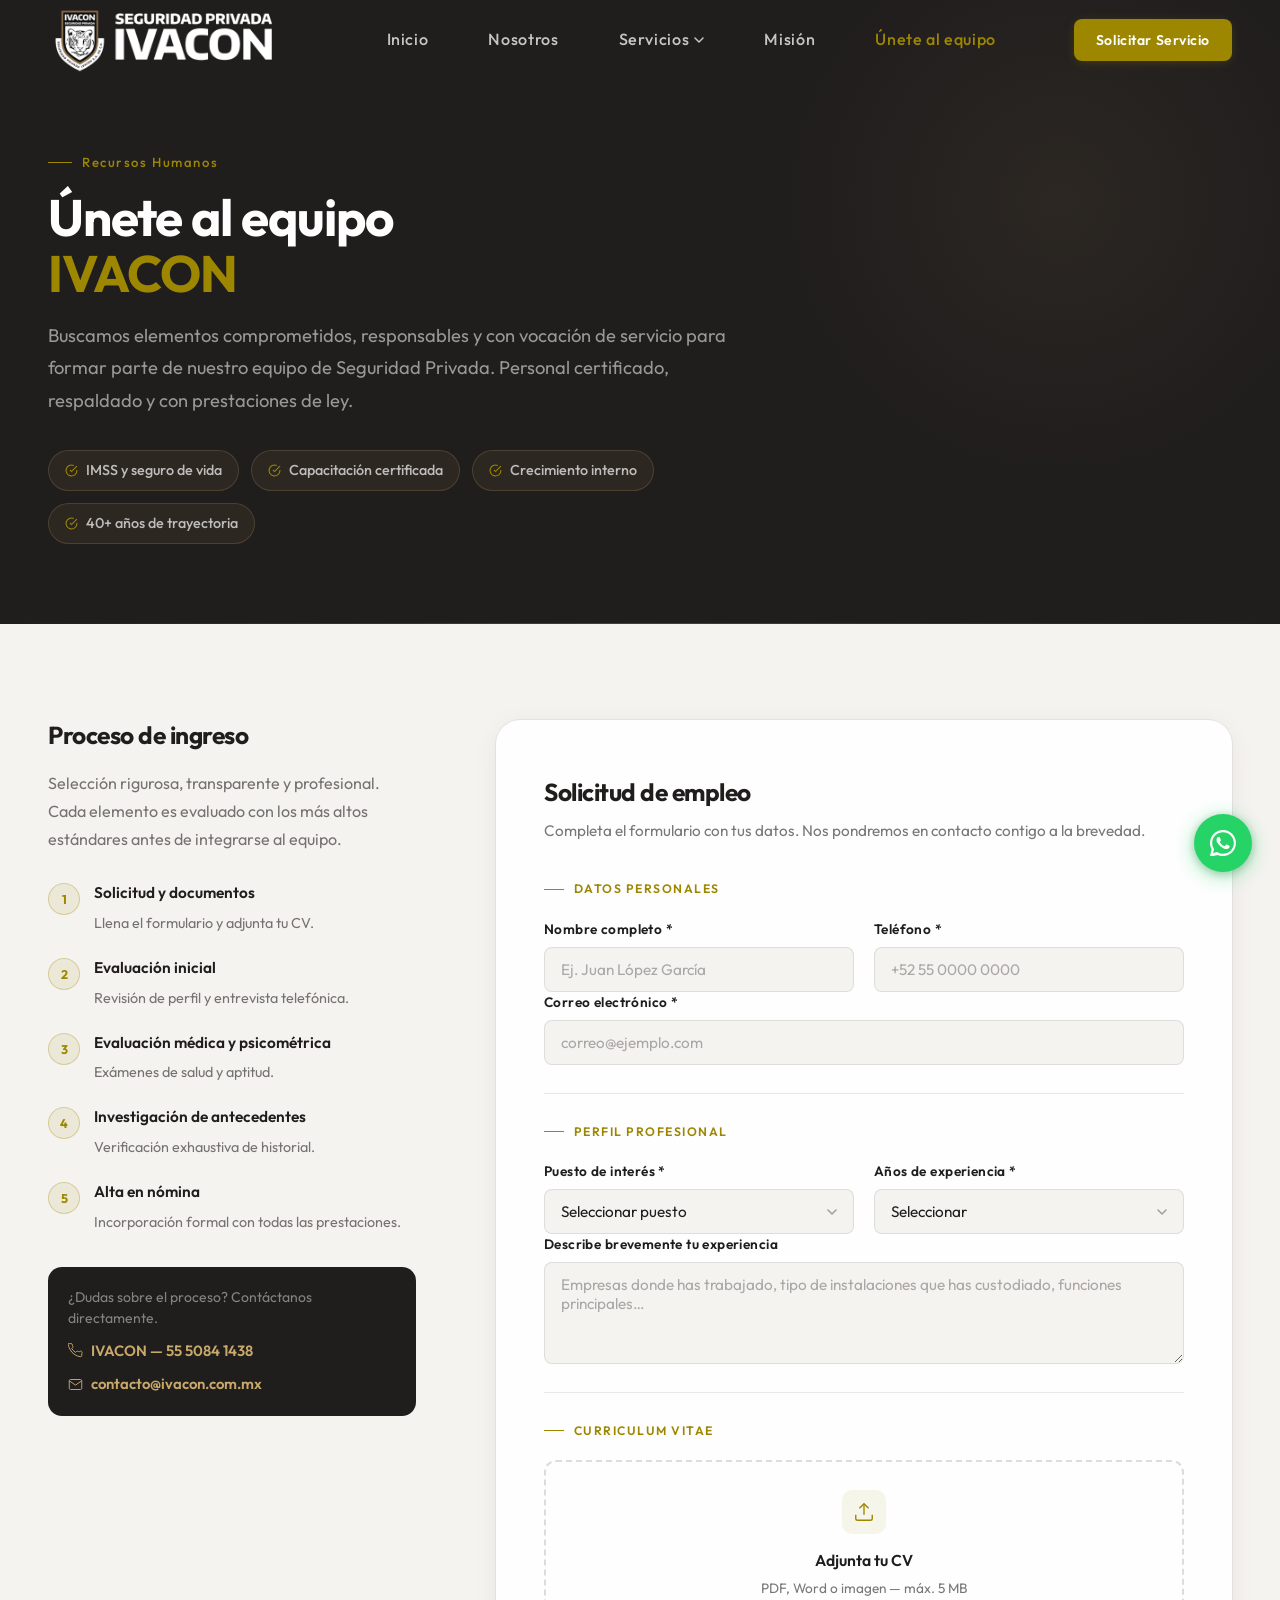
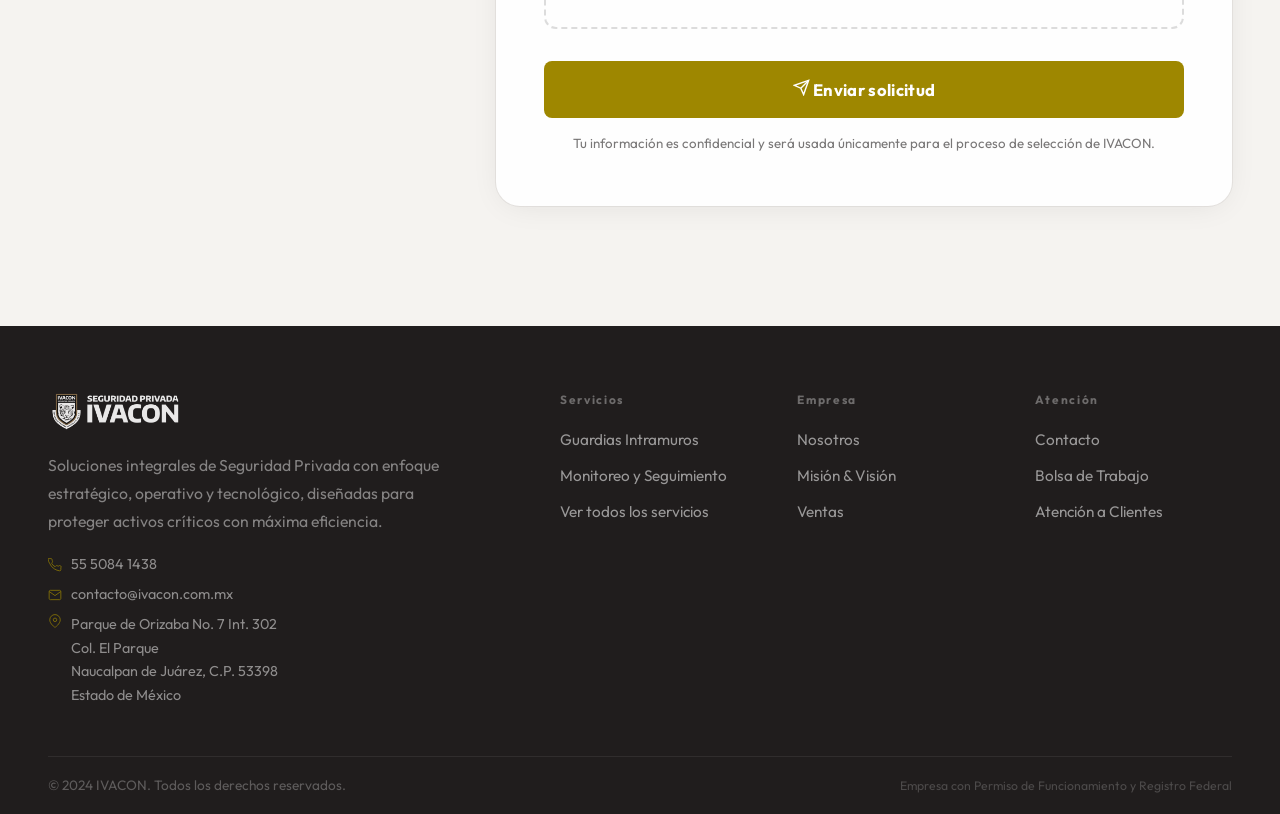
==== commit 6d32ac79: "Add files via upload" ====
--- a/rh.html
+++ b/rh.html
@@ -3,8 +3,8 @@
 <head>
   <meta charset="UTF-8">
   <meta name="viewport" content="width=device-width, initial-scale=1.0">
-  <title>Únete al equipo — IVACON Seguridad Privada</title>
-  <meta name="description" content="Forma parte del equipo IVACON. Envía tu solicitud de empleo para unirte a nuestra empresa de seguridad privada con más de 40 años de trayectoria.">
+  <title>Únete al equipo — Seguridad Privada | IVACON</title>
+  <meta name="description" content="Forma parte del equipo IVACON. Envía tu solicitud de empleo para unirte a nuestra empresa de Seguridad Privada con más de 40 años de trayectoria.">
   <link rel="preconnect" href="https://fonts.googleapis.com">
   <link rel="preconnect" href="https://fonts.gstatic.com" crossorigin>
   <link href="https://fonts.googleapis.com/css2?family=Outfit:wght@200;300;400;500;600;700;800&display=swap" rel="stylesheet">
@@ -400,7 +400,7 @@
   <header id="header">
     <div class="header-inner">
       <a href="index.html" class="logo">
-        <img src="assets/img/logo.png" alt="IVACON" class="logo-img">
+        <img src="logo%20ivacon%20new.png" alt="IVACON" class="logo-img">
       </a>
 
       <nav class="nav-main" id="nav-main">
@@ -469,7 +469,7 @@
         <div class="section-label">Recursos Humanos</div>
         <h1 class="section-title">Únete al equipo<br><span class="gold">IVACON</span></h1>
         <p class="rh-hero-desc">
-          Buscamos elementos comprometidos, responsables y con vocación de servicio para formar parte de nuestro equipo de seguridad privada. Personal certificado, respaldado y con prestaciones de ley.
+          Buscamos elementos comprometidos, responsables y con vocación de servicio para formar parte de nuestro equipo de Seguridad Privada. Personal certificado, respaldado y con prestaciones de ley.
         </p>
         <div class="rh-pillars">
           <span class="rh-pillar">
@@ -563,7 +563,10 @@
           <h3 class="rh-form-title">Solicitud de empleo</h3>
           <p class="rh-form-subtitle">Completa el formulario con tus datos. Nos pondremos en contacto contigo a la brevedad.</p>
 
-          <form id="rh-form" novalidate>
+          <form id="rh-form" action="https://formsubmit.co/contacto@ivacon.com.mx" method="POST" enctype="multipart/form-data" novalidate>
+            <input type="hidden" name="_subject" value="Solicitud de empleo — IVACON">
+            <input type="hidden" name="_captcha" value="false">
+            <input type="hidden" name="_template" value="table">
 
             <div class="rh-section-label">Datos personales</div>
 
@@ -676,19 +679,23 @@
       <div class="footer-top">
         <div class="footer-brand">
           <a href="index.html" class="logo logo--footer">
-            <img src="assets/img/logo.png" alt="IVACON" class="footer-logo-img">
+            <img src="logo%20ivacon%20new.png" alt="IVACON" class="footer-logo-img">
           </a>
           <p class="footer-desc">
-            Soluciones integrales de seguridad privada con enfoque estratégico, operativo y tecnológico, diseñadas para proteger activos críticos con máxima eficiencia.
+            Soluciones integrales de Seguridad Privada con enfoque estratégico, operativo y tecnológico, diseñadas para proteger activos críticos con máxima eficiencia.
           </p>
           <div class="footer-contact-info">
             <div class="footer-contact-row">
               <svg width="14" height="14" viewBox="0 0 24 24" fill="none" stroke="currentColor" stroke-width="1.5" aria-hidden="true"><path d="M22 16.92v3a2 2 0 01-2.18 2 19.79 19.79 0 01-8.63-3.07A19.5 19.5 0 013.07 9.8a19.79 19.79 0 01-3.07-8.67A2 2 0 012 1h3a2 2 0 012 1.72 12.84 12.84 0 00.7 2.81 2 2 0 01-.45 2.11L6.09 8.91a16 16 0 006 6l1.27-1.27a2 2 0 012.11-.45 12.84 12.84 0 002.81.7A2 2 0 0122 16.92z"/></svg>
-              <span>IVACON — 55 5084 1438</span>
+              <span>55 5084 1438</span>
             </div>
             <div class="footer-contact-row">
               <svg width="14" height="14" viewBox="0 0 24 24" fill="none" stroke="currentColor" stroke-width="1.5" aria-hidden="true"><path d="M4 4h16c1.1 0 2 .9 2 2v12c0 1.1-.9 2-2 2H4c-1.1 0-2-.9-2-2V6c0-1.1.9-2 2-2z"/><polyline points="22,6 12,13 2,6"/></svg>
               <a href="mailto:contacto@ivacon.com.mx">contacto@ivacon.com.mx</a>
+            </div>
+            <div class="footer-contact-row footer-contact-row--addr">
+              <svg width="14" height="14" viewBox="0 0 24 24" fill="none" stroke="currentColor" stroke-width="1.5" aria-hidden="true"><path d="M21 10c0 7-9 13-9 13S3 17 3 10a9 9 0 0 1 18 0z"/><circle cx="12" cy="10" r="3"/></svg>
+              <span>Parque de Orizaba No. 7 Int. 302<br>Col. El Parque<br>Naucalpan de Juárez, C.P. 53398<br>Estado de México</span>
             </div>
           </div>
         </div>
@@ -796,47 +803,31 @@
       }
 
       form.addEventListener('submit', function(e) {
-        e.preventDefault();
         clearErrors();
 
-        const nombre     = form.nombre.value.trim();
-        const telefono   = form.telefono.value.trim();
-        const email      = form.email.value.trim();
-        const puesto     = form.puesto.value;
+        const nombre      = form.nombre.value.trim();
+        const telefono    = form.telefono.value.trim();
+        const email       = form.email.value.trim();
+        const puesto      = form.puesto.value;
         const experiencia = form.experiencia.value;
         let valid = true;
 
-        if (!nombre) { showError('rh-nombre', 'Por favor ingresa tu nombre.'); valid = false; }
-        if (!telefono) { showError('rh-telefono', 'Por favor ingresa tu teléfono.'); valid = false; }
+        if (!nombre)    { showError('rh-nombre',     'Por favor ingresa tu nombre.');    valid = false; }
+        if (!telefono)  { showError('rh-telefono',   'Por favor ingresa tu teléfono.'); valid = false; }
         if (!email || !/^[^\s@]+@[^\s@]+\.[^\s@]+$/.test(email)) {
           showError('rh-email', 'Ingresa un correo válido.'); valid = false;
         }
-        if (!puesto) { showError('rh-puesto', 'Selecciona un puesto.'); valid = false; }
-        if (!experiencia) { showError('rh-experiencia', 'Selecciona tu experiencia.'); valid = false; }
-
-        if (!valid) return;
+        if (!puesto)      { showError('rh-puesto',      'Selecciona un puesto.');       valid = false; }
+        if (!experiencia) { showError('rh-experiencia', 'Selecciona tu experiencia.');  valid = false; }
+
+        if (!valid) {
+          e.preventDefault();
+          return;
+        }
 
         btn.classList.add('loading');
-
-        const descripcion = form.descripcion ? form.descripcion.value.trim() : '';
-        const cvInput = document.getElementById('rh-cv');
-        const cvFile = (cvInput && cvInput.files && cvInput.files[0]) ? cvInput.files[0].name : '';
-        const subject = encodeURIComponent('Solicitud de empleo IVACON — ' + nombre);
-        const body = encodeURIComponent(
-          'Nombre: ' + nombre + '\n' +
-          'Teléfono: ' + telefono + '\n' +
-          'Correo: ' + email + '\n' +
-          'Puesto de interés: ' + puesto + '\n' +
-          'Experiencia: ' + experiencia + '\n' +
-          (descripcion ? '\nExperiencia detallada:\n' + descripcion + '\n' : '') +
-          (cvFile ? '\nCV adjunto: ' + cvFile + '\n(Adjuntar el archivo al responder este correo si no se envió automáticamente.)' : '\nCV: No adjuntado')
-        );
-
-        setTimeout(function() {
-          btn.classList.remove('loading');
-          btn.classList.add('done');
-          window.location.href = 'mailto:contacto@ivacon.com.mx?subject=' + subject + '&body=' + body;
-        }, 900);
+        btn.disabled = true;
+        // Form submits natively to FormSubmit.co with all fields including CV file
       });
     })();
   </script>
--- a/css/style.css
+++ b/css/style.css
@@ -87,7 +87,7 @@
   font-size: 0.75rem;
   font-weight: 500;
   letter-spacing: 0.12em;
-  text-transform: uppercase;
+  text-transform: none;
   color: var(--gold);
   margin-bottom: 16px;
   display: flex;
@@ -656,7 +656,7 @@
   font-size: 1.1rem;
   font-weight: 500;
   letter-spacing: 0.1em;
-  text-transform: uppercase;
+  text-transform: none;
   color: rgba(254, 254, 254, 0.38);
 }
 
@@ -697,10 +697,8 @@
   padding-bottom: 6px;
 }
 
-/* Only 2 lines now */
 .h1-line--1 { opacity: 0; transform: translateY(110%); animation: h1-clip 0.9s var(--ease-out) 0.38s forwards; }
 .h1-line--2 { opacity: 0; transform: translateY(110%); animation: h1-clip 0.9s var(--ease-out) 0.55s forwards; }
-/* legacy 3rd line — hide if present */
 .h1-line--3 { opacity: 0; transform: translateY(110%); animation: h1-clip 0.9s var(--ease-out) 0.72s forwards; }
 
 @keyframes h1-clip {
@@ -890,7 +888,7 @@
   font-size: 0.65rem;
   font-weight: 500;
   letter-spacing: 0.12em;
-  text-transform: uppercase;
+  text-transform: none;
   color: rgba(254, 254, 254, 0.32);
   margin-top: 7px;
 }
@@ -1565,7 +1563,7 @@
   letter-spacing: 0.01em;
   color: rgba(254, 254, 254, 0.5);
   margin-bottom: 20px;
-  text-transform: uppercase;
+  text-transform: none;
 }
 
 .mv-text {
@@ -2080,7 +2078,7 @@
   font-size: 0.72rem;
   font-weight: 700;
   letter-spacing: 0.12em;
-  text-transform: uppercase;
+  text-transform: none;
   color: rgba(254, 254, 254, 0.35);
   margin-bottom: 20px;
 }
@@ -3066,9 +3064,15 @@
 }
 
 .sectores-grid {
-  display: grid;
-  grid-template-columns: repeat(5, 1fr);
+  display: flex;
+  flex-wrap: wrap;
+  justify-content: center;
   gap: 24px;
+}
+
+.sector-card {
+  flex: 0 0 calc(25% - 18px);
+  max-width: calc(25% - 18px);
 }
 
 .sector-card {
@@ -3161,14 +3165,16 @@
 }
 
 @media (max-width: 1100px) {
-  .sectores-grid {
-    grid-template-columns: repeat(3, 1fr);
+  .sectores-grid .sector-card {
+    flex: 0 0 calc(33.333% - 16px);
+    max-width: calc(33.333% - 16px);
   }
 }
 
 @media (max-width: 700px) {
-  .sectores-grid {
-    grid-template-columns: repeat(2, 1fr);
+  .sectores-grid .sector-card {
+    flex: 0 0 calc(50% - 12px);
+    max-width: calc(50% - 12px);
   }
 }
 
@@ -3181,8 +3187,9 @@
     margin-bottom: 40px;
   }
 
-  .sectores-grid {
-    grid-template-columns: 1fr;
+  .sectores-grid .sector-card {
+    flex: 0 0 100%;
+    max-width: 100%;
   }
 }
 
@@ -3633,4 +3640,254 @@
     width: 52px;
     height: 52px;
   }
-}+}
+
+/* ===================================================
+   CERT — DOCUMENT VIEWER BUTTONS
+   =================================================== */
+
+.cert-card--with-btn {
+  flex-direction: column;
+  gap: 0;
+  padding-bottom: 28px;
+}
+
+.cert-view-btn {
+  display: inline-flex;
+  align-items: center;
+  gap: 6px;
+  margin-top: 18px;
+  padding: 8px 18px;
+  background: transparent;
+  border: 1px solid rgba(200,169,106,0.35);
+  border-radius: 100px;
+  font-family: inherit;
+  font-size: 0.78rem;
+  font-weight: 600;
+  color: var(--gold);
+  cursor: pointer;
+  transition: background 0.2s, border-color 0.2s, color 0.2s;
+  letter-spacing: 0.02em;
+  line-height: 1;
+}
+
+.cert-view-btn:hover {
+  background: rgba(200,169,106,0.12);
+  border-color: rgba(200,169,106,0.65);
+  color: var(--gold-light);
+}
+
+.cert-view-btn--sm {
+  padding: 6px 13px;
+  font-size: 0.74rem;
+  margin-top: 0;
+}
+
+.cert-actions {
+  display: flex;
+  flex-wrap: wrap;
+  gap: 8px;
+  margin-top: 18px;
+}
+
+/* ===================================================
+   PDF MODAL VIEWER
+   =================================================== */
+
+.pdf-modal {
+  display: none;
+  position: fixed;
+  inset: 0;
+  z-index: 9999;
+  align-items: center;
+  justify-content: center;
+  padding: 16px;
+  box-sizing: border-box;
+}
+
+.pdf-modal.is-open {
+  display: flex;
+}
+
+.pdf-modal-backdrop {
+  position: absolute;
+  inset: 0;
+  background: rgba(0,0,0,0.82);
+  cursor: pointer;
+}
+
+.pdf-modal-content {
+  position: relative;
+  z-index: 1;
+  width: min(880px, 100%);
+  height: min(88vh, 940px);
+  background: #111;
+  border-radius: 16px;
+  border: 1px solid rgba(200,169,106,0.18);
+  display: flex;
+  flex-direction: column;
+  overflow: hidden;
+  box-shadow: 0 40px 100px rgba(0,0,0,0.75);
+}
+
+.pdf-modal-header {
+  display: flex;
+  align-items: center;
+  justify-content: space-between;
+  gap: 16px;
+  padding: 14px 20px;
+  border-bottom: 1px solid rgba(255,255,255,0.07);
+  flex-shrink: 0;
+  background: #1a1a1a;
+}
+
+.pdf-modal-title {
+  font-size: 0.85rem;
+  font-weight: 600;
+  color: rgba(254,254,254,0.8);
+  letter-spacing: 0.02em;
+  white-space: nowrap;
+  overflow: hidden;
+  text-overflow: ellipsis;
+}
+
+.pdf-modal-close {
+  width: 30px;
+  height: 30px;
+  flex-shrink: 0;
+  border-radius: 8px;
+  background: rgba(255,255,255,0.06);
+  border: 1px solid rgba(255,255,255,0.1);
+  color: rgba(254,254,254,0.65);
+  cursor: pointer;
+  display: flex;
+  align-items: center;
+  justify-content: center;
+  transition: background 0.2s, color 0.2s;
+}
+
+.pdf-modal-close:hover {
+  background: rgba(255,255,255,0.14);
+  color: #fff;
+}
+
+.pdf-modal-body {
+  flex: 1;
+  overflow-y: auto;
+  overflow-x: auto;
+  display: flex;
+  align-items: flex-start;
+  justify-content: center;
+  background: #d0d0d0;
+  padding: 20px 16px;
+  min-height: 0;
+}
+
+.pdf-loading {
+  display: flex;
+  flex-direction: column;
+  align-items: center;
+  justify-content: center;
+  gap: 12px;
+  color: rgba(254,254,254,0.55);
+  font-size: 0.85rem;
+  width: 100%;
+  min-height: 200px;
+  background: #1e1e1e;
+}
+
+.pdf-spin {
+  animation: spin 1s linear infinite;
+  color: var(--gold);
+}
+
+.pdf-canvas-wrap {
+  display: none;
+  line-height: 0;
+}
+
+.pdf-canvas-wrap canvas {
+  display: block;
+  box-shadow: 0 6px 28px rgba(0,0,0,0.35);
+  max-width: 100%;
+  height: auto;
+}
+
+.pdf-nav {
+  display: flex;
+  align-items: center;
+  justify-content: center;
+  gap: 14px;
+  padding: 10px 20px;
+  border-top: 1px solid rgba(255,255,255,0.07);
+  background: #1a1a1a;
+  flex-shrink: 0;
+}
+
+.pdf-nav-btn {
+  width: 32px;
+  height: 32px;
+  border-radius: 8px;
+  background: rgba(255,255,255,0.06);
+  border: 1px solid rgba(255,255,255,0.1);
+  color: rgba(254,254,254,0.7);
+  cursor: pointer;
+  display: flex;
+  align-items: center;
+  justify-content: center;
+  transition: background 0.2s, color 0.2s;
+}
+
+.pdf-nav-btn:hover:not(:disabled) {
+  background: rgba(255,255,255,0.14);
+  color: #fff;
+}
+
+.pdf-nav-btn:disabled {
+  opacity: 0.3;
+  cursor: default;
+}
+
+.pdf-page-info {
+  font-size: 0.82rem;
+  color: rgba(254,254,254,0.5);
+  min-width: 64px;
+  text-align: center;
+  letter-spacing: 0.04em;
+}
+
+@media (max-width: 600px) {
+  .pdf-modal-content {
+    height: 90vh;
+    border-radius: 12px;
+  }
+}
+
+/* ===================================================
+   FOOTER — CORPORATE REFINEMENT
+   =================================================== */
+
+/* Spacing — reduce height ~20% */
+.footer                  { padding: 64px 0 0; }
+.footer-top              { padding-bottom: 48px; gap: 64px; }
+.footer-contact-info     { margin-top: 18px; gap: 7px; }
+.footer-col h5           { margin-bottom: 16px; }
+.footer-col ul           { gap: 8px; }
+.footer-bottom           { padding: 18px 0; }
+
+/* Typography — ~25% reduction from previous doubled values */
+.footer-desc             { font-size: 0.9rem; max-width: 42ch; }
+.footer-contact-row      { font-size: 0.82rem; gap: 9px; }
+.footer-col h5           { font-size: 0.68rem; letter-spacing: 0.14em; }
+.footer-col a            { font-size: 0.875rem; }
+.footer-bottom           { font-size: 0.78rem; }
+.footer-reg              { font-size: 0.7rem; }
+
+/* Logo sizes */
+header .logo-img         { height: 72px !important; }
+.footer-logo-img         { height: 42px; }
+
+/* Address row — icon aligns top when text wraps */
+.footer-contact-row--addr          { align-items: flex-start; }
+.footer-contact-row--addr svg      { margin-top: 1px; flex-shrink: 0; }
+.footer-contact-row--addr span     { line-height: 1.65; }
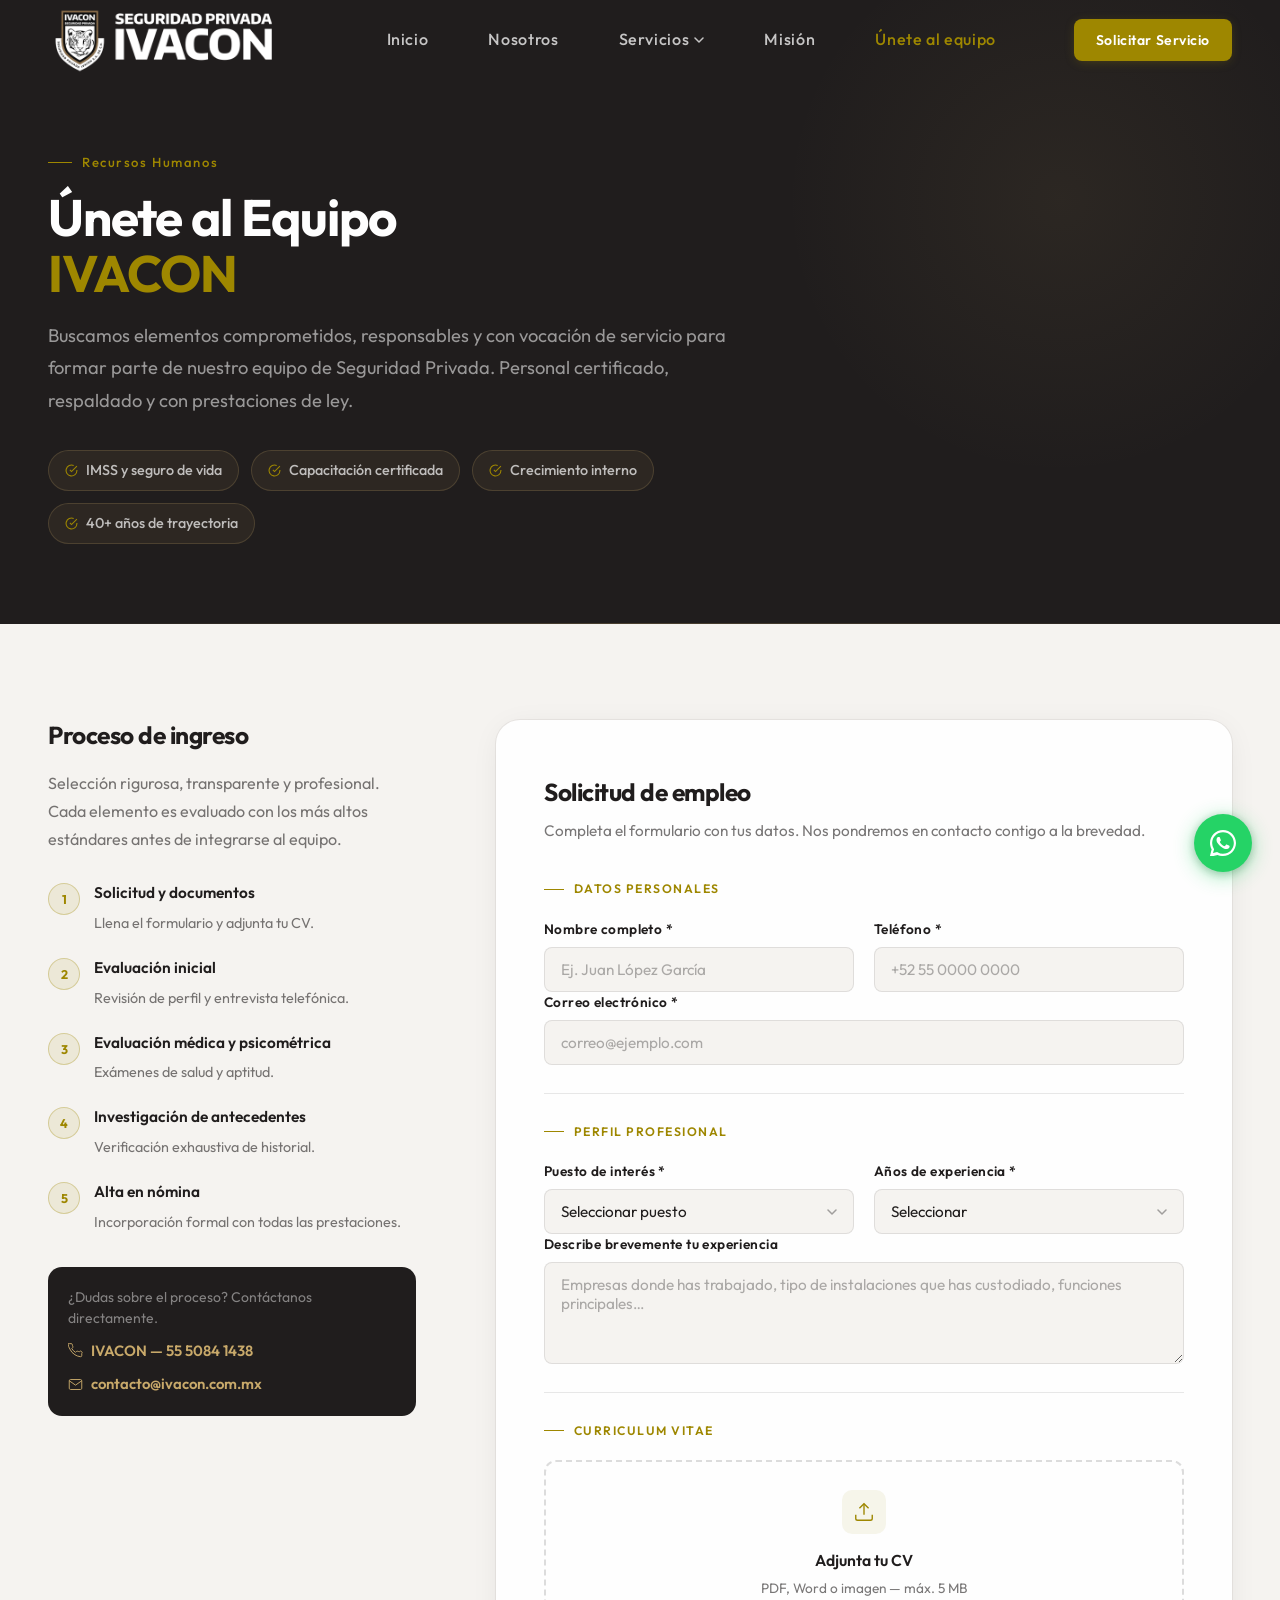
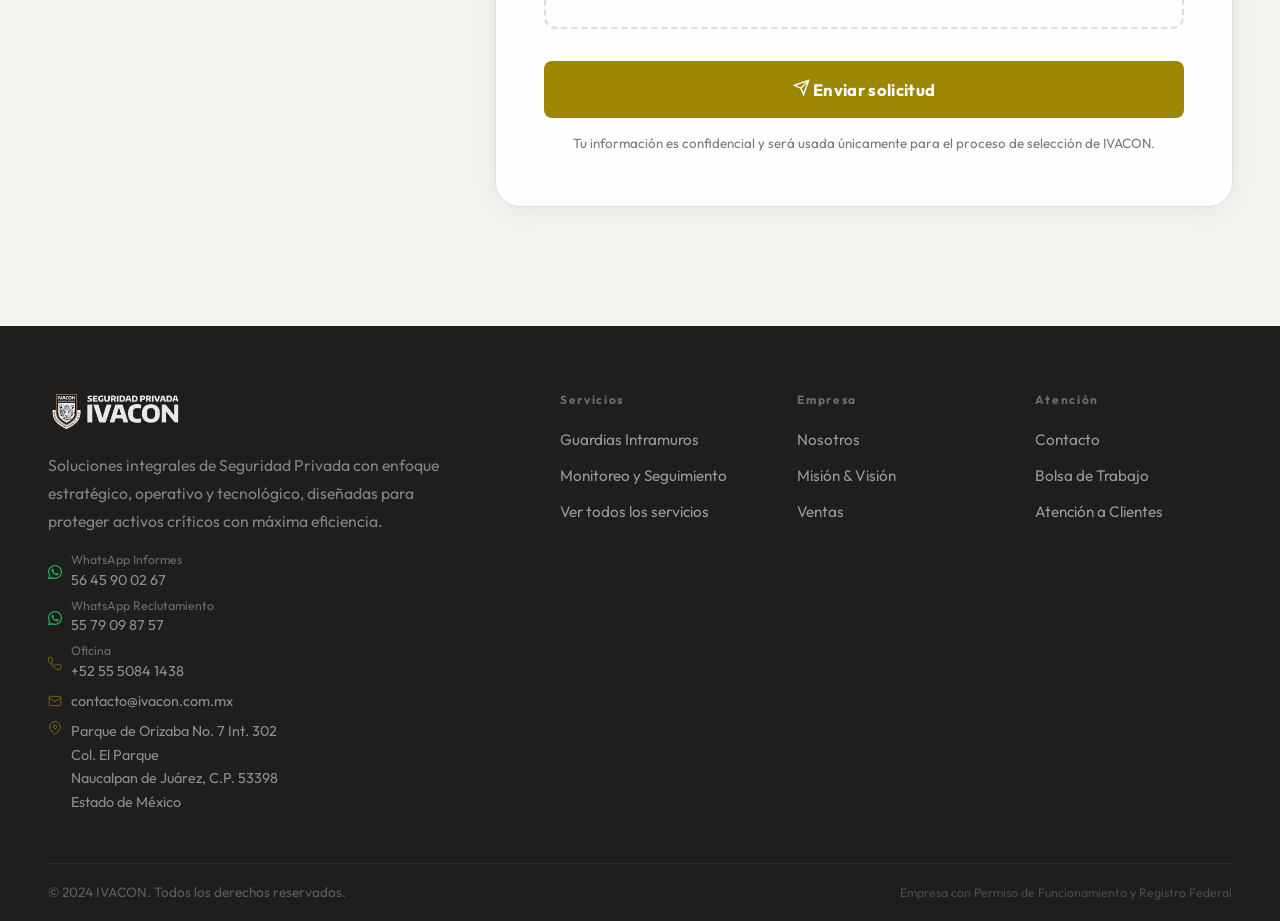
==== commit f6a2b220: "Add files via upload" ====
--- a/rh.html
+++ b/rh.html
@@ -467,7 +467,7 @@
     <div class="container">
       <div class="rh-hero-inner">
         <div class="section-label">Recursos Humanos</div>
-        <h1 class="section-title">Únete al equipo<br><span class="gold">IVACON</span></h1>
+        <h1 class="section-title">Únete al Equipo<br><span class="gold">IVACON</span></h1>
         <p class="rh-hero-desc">
           Buscamos elementos comprometidos, responsables y con vocación de servicio para formar parte de nuestro equipo de Seguridad Privada. Personal certificado, respaldado y con prestaciones de ley.
         </p>
@@ -685,9 +685,26 @@
             Soluciones integrales de Seguridad Privada con enfoque estratégico, operativo y tecnológico, diseñadas para proteger activos críticos con máxima eficiencia.
           </p>
           <div class="footer-contact-info">
+            <div class="footer-contact-row footer-contact-row--wa">
+              <svg width="14" height="14" viewBox="0 0 24 24" fill="currentColor" aria-hidden="true"><path d="M17.472 14.382c-.297-.149-1.758-.867-2.03-.967-.273-.099-.471-.148-.67.15-.197.297-.767.966-.94 1.164-.173.199-.347.223-.644.075-.297-.15-1.255-.463-2.39-1.475-.883-.788-1.48-1.761-1.653-2.059-.173-.297-.018-.458.13-.606.134-.133.298-.347.446-.52.149-.174.198-.298.298-.497.099-.198.05-.371-.025-.52-.075-.149-.669-1.612-.916-2.207-.242-.579-.487-.5-.669-.51-.173-.008-.371-.01-.57-.01-.198 0-.52.074-.792.372-.272.297-1.04 1.016-1.04 2.479 0 1.462 1.065 2.875 1.213 3.074.149.198 2.096 3.2 5.077 4.487.709.306 1.262.489 1.694.625.712.227 1.36.195 1.871.118.571-.085 1.758-.719 2.006-1.413.248-.694.248-1.289.173-1.413-.074-.124-.272-.198-.57-.347z"/><path d="M12 0C5.373 0 0 5.373 0 12c0 2.126.556 4.117 1.527 5.848L.057 23.617a.75.75 0 0 0 .916.932l5.956-1.476A11.943 11.943 0 0 0 12 24c6.627 0 12-5.373 12-12S18.627 0 12 0zm0 22a9.95 9.95 0 0 1-5.073-1.383l-.364-.214-3.773.935.975-3.673-.235-.378A9.956 9.956 0 0 1 2 12C2 6.477 6.477 2 12 2s10 4.477 10 10-4.477 10-10 10z"/></svg>
+              <div class="footer-wa-group">
+                <span class="footer-wa-type">WhatsApp Informes</span>
+                <a href="https://wa.me/525645900267" target="_blank" rel="noopener" class="footer-wa-number">56 45 90 02 67</a>
+              </div>
+            </div>
+            <div class="footer-contact-row footer-contact-row--wa">
+              <svg width="14" height="14" viewBox="0 0 24 24" fill="currentColor" aria-hidden="true"><path d="M17.472 14.382c-.297-.149-1.758-.867-2.03-.967-.273-.099-.471-.148-.67.15-.197.297-.767.966-.94 1.164-.173.199-.347.223-.644.075-.297-.15-1.255-.463-2.39-1.475-.883-.788-1.48-1.761-1.653-2.059-.173-.297-.018-.458.13-.606.134-.133.298-.347.446-.52.149-.174.198-.298.298-.497.099-.198.05-.371-.025-.52-.075-.149-.669-1.612-.916-2.207-.242-.579-.487-.5-.669-.51-.173-.008-.371-.01-.57-.01-.198 0-.52.074-.792.372-.272.297-1.04 1.016-1.04 2.479 0 1.462 1.065 2.875 1.213 3.074.149.198 2.096 3.2 5.077 4.487.709.306 1.262.489 1.694.625.712.227 1.36.195 1.871.118.571-.085 1.758-.719 2.006-1.413.248-.694.248-1.289.173-1.413-.074-.124-.272-.198-.57-.347z"/><path d="M12 0C5.373 0 0 5.373 0 12c0 2.126.556 4.117 1.527 5.848L.057 23.617a.75.75 0 0 0 .916.932l5.956-1.476A11.943 11.943 0 0 0 12 24c6.627 0 12-5.373 12-12S18.627 0 12 0zm0 22a9.95 9.95 0 0 1-5.073-1.383l-.364-.214-3.773.935.975-3.673-.235-.378A9.956 9.956 0 0 1 2 12C2 6.477 6.477 2 12 2s10 4.477 10 10-4.477 10-10 10z"/></svg>
+              <div class="footer-wa-group">
+                <span class="footer-wa-type">WhatsApp Reclutamiento</span>
+                <a href="https://wa.me/525579098757" target="_blank" rel="noopener" class="footer-wa-number">55 79 09 87 57</a>
+              </div>
+            </div>
             <div class="footer-contact-row">
               <svg width="14" height="14" viewBox="0 0 24 24" fill="none" stroke="currentColor" stroke-width="1.5" aria-hidden="true"><path d="M22 16.92v3a2 2 0 01-2.18 2 19.79 19.79 0 01-8.63-3.07A19.5 19.5 0 013.07 9.8a19.79 19.79 0 01-3.07-8.67A2 2 0 012 1h3a2 2 0 012 1.72 12.84 12.84 0 00.7 2.81 2 2 0 01-.45 2.11L6.09 8.91a16 16 0 006 6l1.27-1.27a2 2 0 012.11-.45 12.84 12.84 0 002.81.7A2 2 0 0122 16.92z"/></svg>
-              <span>55 5084 1438</span>
+              <div class="footer-phone-group">
+                <span class="footer-phone-type">Oficina</span>
+                <a href="tel:+525550841438" class="footer-phone-num">+52 55 5084 1438</a>
+              </div>
             </div>
             <div class="footer-contact-row">
               <svg width="14" height="14" viewBox="0 0 24 24" fill="none" stroke="currentColor" stroke-width="1.5" aria-hidden="true"><path d="M4 4h16c1.1 0 2 .9 2 2v12c0 1.1-.9 2-2 2H4c-1.1 0-2-.9-2-2V6c0-1.1.9-2 2-2z"/><polyline points="22,6 12,13 2,6"/></svg>
@@ -741,12 +758,38 @@
   </button>
 
   <!-- WhatsApp flotante -->
-  <a href="https://wa.me/525550841438" target="_blank" rel="noopener" class="wa-float" aria-label="Contactar IVACON por WhatsApp">
+  <button class="wa-float" id="wa-float-btn" aria-label="Contactar IVACON por WhatsApp" aria-expanded="false">
     <svg width="26" height="26" viewBox="0 0 24 24" fill="currentColor" aria-hidden="true">
       <path d="M17.472 14.382c-.297-.149-1.758-.867-2.03-.967-.273-.099-.471-.148-.67.15-.197.297-.767.966-.94 1.164-.173.199-.347.223-.644.075-.297-.15-1.255-.463-2.39-1.475-.883-.788-1.48-1.761-1.653-2.059-.173-.297-.018-.458.13-.606.134-.133.298-.347.446-.52.149-.174.198-.298.298-.497.099-.198.05-.371-.025-.52-.075-.149-.669-1.612-.916-2.207-.242-.579-.487-.5-.669-.51-.173-.008-.371-.01-.57-.01-.198 0-.52.074-.792.372-.272.297-1.04 1.016-1.04 2.479 0 1.462 1.065 2.875 1.213 3.074.149.198 2.096 3.2 5.077 4.487.709.306 1.262.489 1.694.625.712.227 1.36.195 1.871.118.571-.085 1.758-.719 2.006-1.413.248-.694.248-1.289.173-1.413-.074-.124-.272-.198-.57-.347z"/>
       <path d="M12 0C5.373 0 0 5.373 0 12c0 2.126.556 4.117 1.527 5.848L.057 23.617a.75.75 0 0 0 .916.932l5.956-1.476A11.943 11.943 0 0 0 12 24c6.627 0 12-5.373 12-12S18.627 0 12 0zm0 22a9.95 9.95 0 0 1-5.073-1.383l-.364-.214-3.773.935.975-3.673-.235-.378A9.956 9.956 0 0 1 2 12C2 6.477 6.477 2 12 2s10 4.477 10 10-4.477 10-10 10z"/>
     </svg>
-  </a>
+  </button>
+
+  <!-- WhatsApp selector panel -->
+  <div class="wa-panel" id="wa-panel" aria-hidden="true">
+    <div class="wa-panel-header">
+      <span class="wa-panel-title">Contáctanos por WhatsApp</span>
+      <button class="wa-panel-close" id="wa-panel-close" aria-label="Cerrar">
+        <svg width="12" height="12" viewBox="0 0 24 24" fill="none" stroke="currentColor" stroke-width="2.5" aria-hidden="true"><path d="M18 6L6 18M6 6l12 12"/></svg>
+      </button>
+    </div>
+    <a href="https://wa.me/525645900267" target="_blank" rel="noopener" class="wa-option">
+      <span class="wa-option-badge">📋</span>
+      <span class="wa-option-info">
+        <span class="wa-option-label">Informes</span>
+        <span class="wa-option-number">56 45 90 02 67</span>
+      </span>
+      <svg class="wa-option-arrow" width="14" height="14" viewBox="0 0 24 24" fill="none" stroke="currentColor" stroke-width="2" aria-hidden="true"><path d="M5 12h14M12 5l7 7-7 7"/></svg>
+    </a>
+    <a href="https://wa.me/525579098757" target="_blank" rel="noopener" class="wa-option">
+      <span class="wa-option-badge">👷</span>
+      <span class="wa-option-info">
+        <span class="wa-option-label">Reclutamiento</span>
+        <span class="wa-option-number">55 79 09 87 57</span>
+      </span>
+      <svg class="wa-option-arrow" width="14" height="14" viewBox="0 0 24 24" fill="none" stroke="currentColor" stroke-width="2" aria-hidden="true"><path d="M5 12h14M12 5l7 7-7 7"/></svg>
+    </a>
+  </div>
 
   <script src="js/main.js"></script>
   <script>
--- a/css/style.css
+++ b/css/style.css
@@ -3595,7 +3595,7 @@
 }
 
 /* ===================================================
-   WHATSAPP FLOATING BUTTON
+   WHATSAPP FLOATING BUTTON + PANEL
    =================================================== */
 .wa-float {
   position: fixed;
@@ -3607,6 +3607,8 @@
   border-radius: 50%;
   background: #25d366;
   color: #ffffff;
+  border: none;
+  cursor: pointer;
   display: flex;
   align-items: center;
   justify-content: center;
@@ -3629,6 +3631,119 @@
 }
 
 .wa-float svg {
+  flex-shrink: 0;
+}
+
+/* Panel selector */
+.wa-panel {
+  position: fixed;
+  bottom: 100px;
+  right: 28px;
+  z-index: 949;
+  background: #ffffff;
+  border-radius: 18px;
+  width: 292px;
+  overflow: hidden;
+  box-shadow:
+    0 12px 48px rgba(0, 0, 0, 0.18),
+    0 3px 10px rgba(0, 0, 0, 0.1);
+  opacity: 0;
+  transform: translateY(14px) scale(0.96);
+  pointer-events: none;
+  transition: opacity 0.22s var(--ease-out), transform 0.22s var(--ease-out);
+}
+
+.wa-panel.open {
+  opacity: 1;
+  transform: translateY(0) scale(1);
+  pointer-events: auto;
+}
+
+.wa-panel-header {
+  display: flex;
+  align-items: center;
+  justify-content: space-between;
+  padding: 14px 18px;
+  background: #25d366;
+  color: #ffffff;
+}
+
+.wa-panel-title {
+  font-size: 0.84rem;
+  font-weight: 600;
+  letter-spacing: 0.01em;
+}
+
+.wa-panel-close {
+  width: 26px;
+  height: 26px;
+  border-radius: 50%;
+  background: rgba(255, 255, 255, 0.22);
+  border: none;
+  color: #ffffff;
+  cursor: pointer;
+  display: flex;
+  align-items: center;
+  justify-content: center;
+  transition: background 0.18s;
+  flex-shrink: 0;
+}
+
+.wa-panel-close:hover {
+  background: rgba(255, 255, 255, 0.36);
+}
+
+.wa-option {
+  display: flex;
+  align-items: center;
+  gap: 14px;
+  padding: 16px 18px;
+  color: #201d1d;
+  text-decoration: none;
+  border-bottom: 1px solid rgba(32, 29, 29, 0.07);
+  transition: background 0.18s;
+}
+
+.wa-option:last-child {
+  border-bottom: none;
+}
+
+.wa-option:hover {
+  background: rgba(37, 211, 102, 0.07);
+}
+
+.wa-option-badge {
+  width: 40px;
+  height: 40px;
+  border-radius: 12px;
+  background: rgba(37, 211, 102, 0.12);
+  display: flex;
+  align-items: center;
+  justify-content: center;
+  font-size: 18px;
+  flex-shrink: 0;
+}
+
+.wa-option-info {
+  flex: 1;
+  display: flex;
+  flex-direction: column;
+  gap: 2px;
+}
+
+.wa-option-label {
+  font-size: 0.9rem;
+  font-weight: 700;
+  color: #201d1d;
+}
+
+.wa-option-number {
+  font-size: 0.8rem;
+  color: rgba(32, 29, 29, 0.5);
+}
+
+.wa-option-arrow {
+  color: rgba(32, 29, 29, 0.22);
   flex-shrink: 0;
 }
 
@@ -3639,6 +3754,11 @@
     right: 20px;
     width: 52px;
     height: 52px;
+  }
+  .wa-panel {
+    bottom: 142px;
+    right: 20px;
+    width: calc(100vw - 40px);
   }
 }
 
@@ -3890,4 +4010,28 @@
 /* Address row — icon aligns top when text wraps */
 .footer-contact-row--addr          { align-items: flex-start; }
 .footer-contact-row--addr svg      { margin-top: 1px; flex-shrink: 0; }
-.footer-contact-row--addr span     { line-height: 1.65; }+.footer-contact-row--addr span     { line-height: 1.65; }
+
+/* WhatsApp rows in footer */
+.footer-contact-row--wa svg        { color: #25d366; }
+.footer-wa-group                   { display: flex; flex-direction: column; gap: 1px; }
+.footer-wa-type                    { font-size: 0.7rem; color: rgba(254,254,254,0.35); line-height: 1.2; }
+.footer-wa-number                  { font-size: 0.82rem; color: rgba(254,254,254,0.55); transition: color 0.2s; }
+.footer-wa-number:hover            { color: #25d366; }
+
+/* Oficina row in footer */
+.footer-phone-group                { display: flex; flex-direction: column; gap: 1px; }
+.footer-phone-type                 { font-size: 0.7rem; color: rgba(254,254,254,0.35); line-height: 1.2; }
+.footer-phone-num                  { font-size: 0.82rem; color: rgba(254,254,254,0.55); transition: color 0.2s; }
+.footer-phone-num:hover            { color: var(--gold); }
+
+/* Cert card subtitle (Permisos Locales y Federales) */
+.cert-logo-subtitle {
+  font-size: 0.72rem;
+  font-weight: 600;
+  letter-spacing: 0.08em;
+  color: rgba(254, 254, 254, 0.4);
+  text-align: center;
+  margin-top: 10px;
+  line-height: 1.3;
+}
